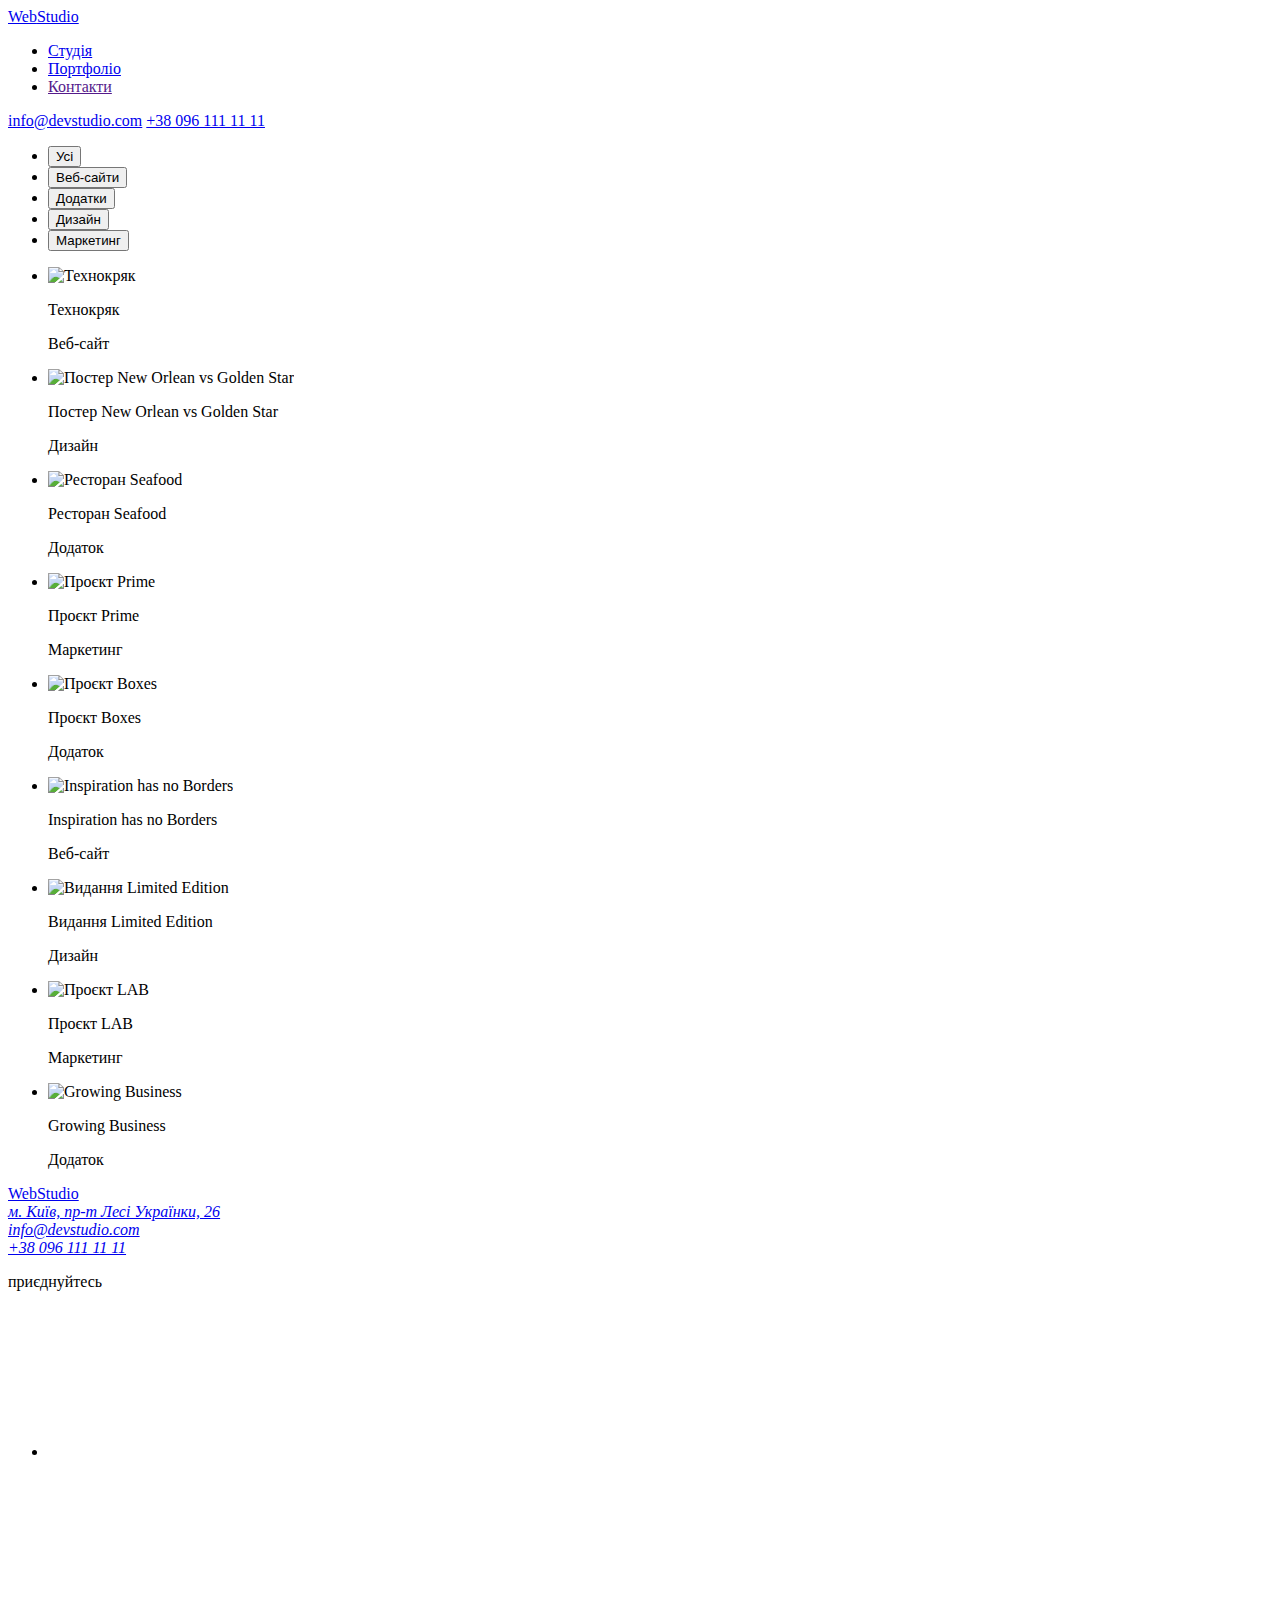
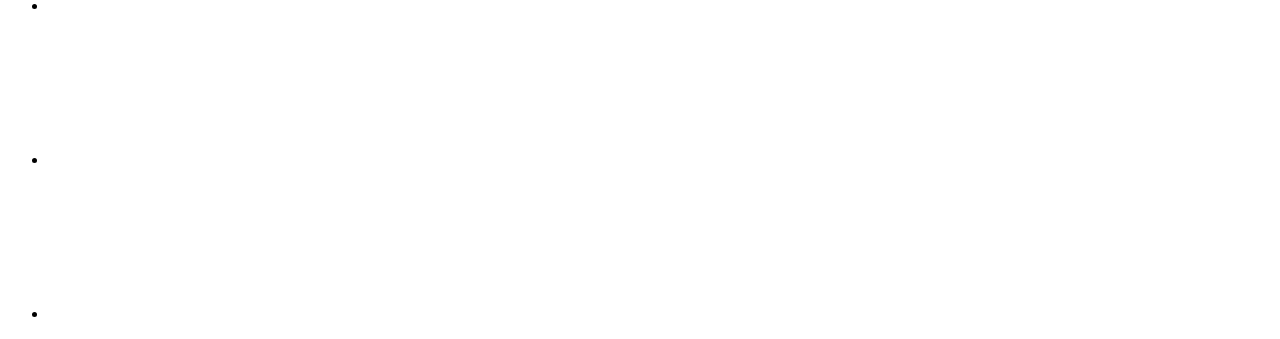
==== portfolio.html @ 9cd1ac70 "Update portfolio.html" ====
<!DOCTYPE html>
<html lang="uk">
<head>
    <meta charset="UTF-8">
    <meta http-equiv="X-UA-Compatible" content="IE=edge">
    <meta name="viewport" content="width=device-width, initial-scale=1.0">
    <title>WebStudio</title>

    <link rel="preconnect" href="https://fonts.googleapis.com">
    <link rel="preconnect" href="https://fonts.gstatic.com" crossorigin>
    <link href="https://fonts.googleapis.com/css2?family=Raleway:wght@700&family=Roboto:wght@400;500;700;900&display=swap" rel="stylesheet">

    <link rel="stylesheet" href="./css/styles.css">
</head>
<body>
    <header class="page-header">
        <div class="page-header-container container">
            <nav class="menu">
                <a href="index.html" class="logo link"><span>Web</span>Studio</a>
                <ul class="menu-list list">
                    <li class="menu-item"><a href="./index.html" class="link">Студія</a></li>
                    <li class="menu-item active"><a href="./portfolio.html" class="link">Портфоліо</a></li>
                    <li class="menu-item"><a href="" class="link">Контакти</a></li>
                </ul>
            </nav>

            <div class="header-contacts">
                <a class="email-header link" href="mailto:info@devstudio.com">info@devstudio.com</a>
                <a class="phone-header link" href="tel:+380961111111">+38 096 111 11 11</a>
            </div>
        </div>
    </header>

    <main>
        <div class="container">
            <section class="portfolio-filter">
                <ul class="list portfolio-filter-list">
                    <li class="list-item"><button type="button" class="btn active">Усі</button></li>
                    <li class="list-item"><button type="button" class="btn">Веб-сайти</button></li>
                    <li class="list-item"><button type="button" class="btn">Додатки</button></li>
                    <li class="list-item"><button type="button" class="btn">Дизайн</button></li>
                    <li class="list-item"><button type="button" class="btn">Маркетинг</button></li>
                </ul>
    
                <ul class="list portfolio-works">
                    <li class="list-item">
                        <img src="./images/portfolio/img-portfolio-1.jpg" width="370" height="294" alt="Технокряк">
                        <div class="description">
                            <p class="work-title">Технокряк</p>
                            <p class="work-description">Веб-сайт</p>
                        </div>
                    </li>
                    <li class="list-item">
                        <img src="./images/portfolio/img-portfolio-2.jpg" width="370" height="294" alt="Постер New Orlean vs Golden Star">
                        <div class="description">
                            <p class="work-title">Постер New Orlean vs Golden Star</p>
                            <p class="work-description">Дизайн</p>
                        </div>
                    </li>
                    <li class="list-item">
                        <img src="./images/portfolio/img-portfolio-3.jpg" width="370" height="294" alt="Ресторан Seafood">
                        <div class="description">
                            <p class="work-title">Ресторан Seafood</p>
                            <p class="work-description">Додаток</p>
                        </div>
                    </li>
                    <li class="list-item">
                        <img src="./images/portfolio/img-portfolio-4.jpg" width="370" height="294" alt="Проєкт Prime">
                        <div class="description">
                            <p class="work-title">Проєкт Prime</p>
                            <p class="work-description">Маркетинг</p>
                        </div>
                    </li>
                    <li class="list-item">
                        <img src="./images/portfolio/img-portfolio-5.jpg" width="370" height="294" alt="Проєкт Boxes">
                        <div class="description">
                            <p class="work-title">Проєкт Boxes</p>
                            <p class="work-description">Додаток</p>
                        </div>
                    </li>
                    <li class="list-item">
                        <img src="./images/portfolio/img-portfolio-6.jpg" width="370" height="294" alt="Inspiration has no Borders">
                        <div class="description">
                            <p class="work-title">Inspiration has no Borders</p>
                            <p class="work-description">Веб-сайт</p>
                        </div>
                    </li>
                    <li class="list-item">
                        <img src="./images/portfolio/img-portfolio-7.jpg" width="370" height="294" alt="Видання Limited Edition">
                        <div class="description">
                            <p class="work-title">Видання Limited Edition</p>
                            <p class="work-description">Дизайн</p>
                        </div>
                    </li>
                    <li class="list-item">
                        <img src="./images/portfolio/img-portfolio-8.jpg" width="370" height="294" alt="Проєкт LAB">
                        <div class="description">
                            <p class="work-title">Проєкт LAB</p>
                            <p class="work-description">Маркетинг</p>
                        </div>
                    </li>
                    <li class="list-item">
                        <img src="./images/portfolio/img-portfolio-9.jpg" width="370" height="294" alt="Growing Business">
                        <div class="description">
                            <p class="work-title">Growing Business</p>
                            <p class="work-description">Додаток</p>
                        </div>
                    </li>
                </ul>
            </section>
        </div>
    </main>

    <footer class="page-footer">
        <div class="page-footer-container container">
            <div>
                <a href="index.html" class="logo logo-footer link"><span>Web</span>Studio</a>
                <address>
                    <a class="location link" href="https://goo.gl/maps/9Kb8LhqhDLUC4mhZ8" target="_blank">м. Київ, пр-т Лесі Українки, 26</a><br>
                    <a class='email-footer link' href="mailto:info@devstudio.com">info@devstudio.com</a><br>
                    <a class='phone-footer link' href="tel:+380961111111">+38 096 111 11 11</a>
                </address>
            </div>
            <div>
                <p class="p-join-footer">приєднуйтесь</p>
                <ul class="social-list-footer list">
                    <li class="social-list-footer-item link">
                        <svg lang='en' aria-label="instagram" class="social-list-icon">
                            <use href="./images/icons.svg#icon-instagram-2"></use>
                        </svg>
                    </li>
                    <li class="social-list-footer-item link">
                        <svg lang='en' aria-label="twitter" class="social-list-icon">
                            <use href="./images/icons.svg#icon-twitter-1"></use>
                        </svg>
                    </li>
                    <li class="social-list-footer-item link">
                        <svg lang='en' aria-label="facebook" class="social-list-icon">
                            <use href="./images/icons.svg#icon-facebook-1"></use>
                        </svg>
                    </li>
                    <li class="social-list-footer-item link">
                        <svg lang='en' aria-label="linkedin" class="social-list-icon">
                            <use href="./images/icons.svg#icon-linkedin-1"></use>
                        </svg>
                    </li>
                </ul>
            </div>
        </div>
    </footer>
</body>
</html>
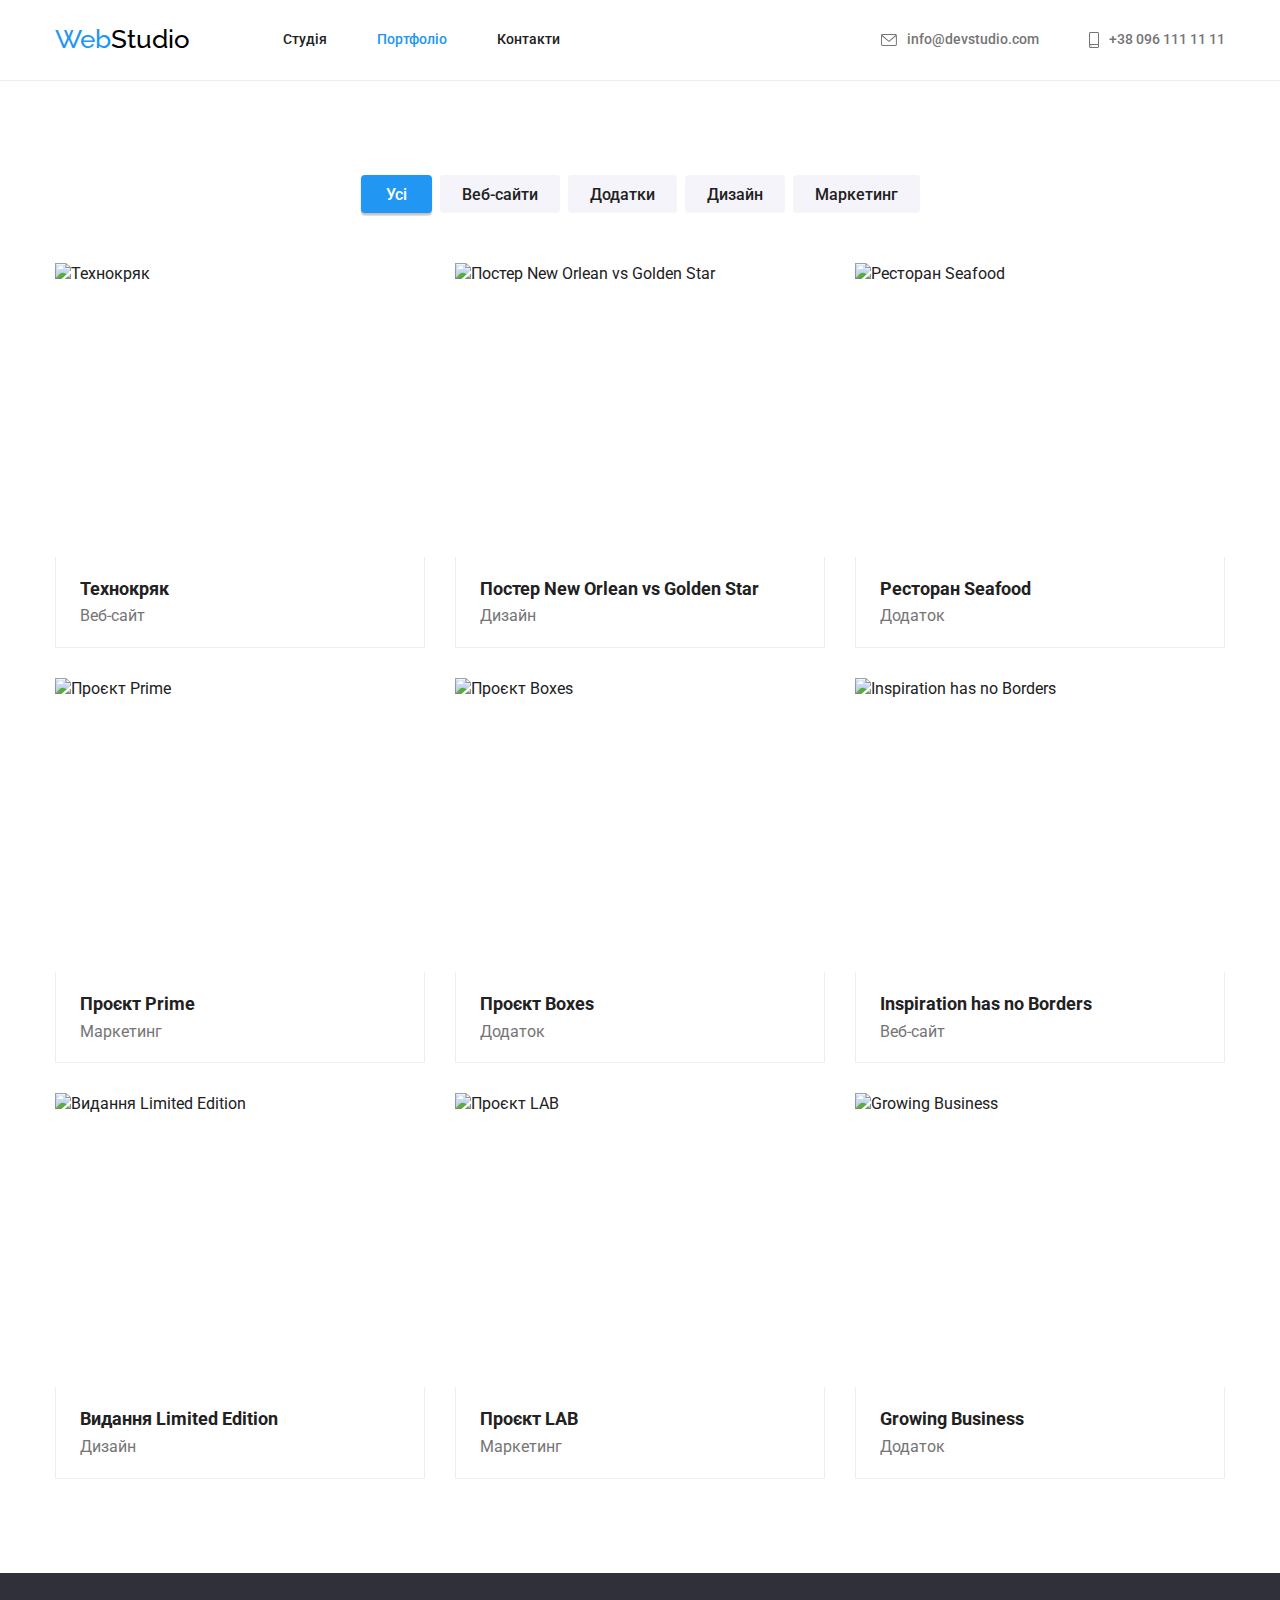
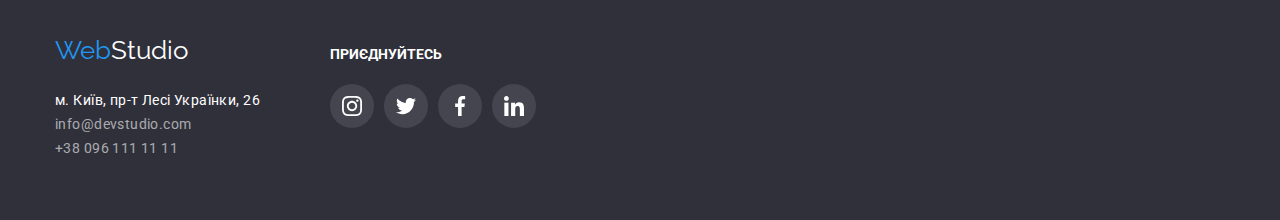
==== commit b9d48bbe: "Update portfolio.html" ====
--- a/portfolio.html
+++ b/portfolio.html
@@ -25,8 +25,22 @@
             </nav>
 
             <div class="header-contacts">
-                <a class="email-header link" href="mailto:info@devstudio.com">info@devstudio.com</a>
-                <a class="phone-header link" href="tel:+380961111111">+38 096 111 11 11</a>
+                <div>
+                    <a class="email-header link contacts-header-link" href="mailto:info@devstudio.com">
+                        <svg aria-label="Електронна пошта" width="16px" height="12px" class="contacts-img-header">
+                            <use href="./images/icons.svg#icon-envelope"></use>
+                        </svg>   
+                        <p>info@devstudio.com</p>
+                    </a>
+                </div>
+                <div>
+                    <a class="phone-header link contacts-header-link" href="tel:+380961111111">
+                        <svg aria-label="Телефон" width="10px" height="16px" class="contacts-img-header">
+                            <use href="./images/icons.svg#icon-smartphone"></use>
+                        </svg> 
+                        <p>+38 096 111 11 11</p>
+                    </a>                    
+                </div>
             </div>
         </div>
     </header>
--- a/css/styles.css
+++ b/css/styles.css
@@ -0,0 +1,569 @@
+:root {
+    --primary-font: 'Roboto', sans-serif;
+    --secondary-font: 'Raleway', sans-serif;
+    --main-color: #2196F3;
+    --text-main-color: #212121;
+    --text-secondary-color: #757575;
+}
+
+/* ---------reset---------- */
+h1, h2, h3, h4, h5, h6, p {
+    margin-top: 0;
+    margin-bottom: 0;
+}
+
+ul, ol {
+    margin-top: 0;
+    margin-bottom: 0;
+    padding-left: 0;
+}
+
+button {
+    cursor: pointer;
+}
+
+img {
+    display: block;
+}
+
+.list {
+    list-style: none;
+    font-family: var(--primary-font);
+}
+
+.link {
+    text-decoration: none;
+    font-family: var(--primary-font);
+    cursor: pointer;
+}
+
+/* ---------reset---------- */
+
+body {
+    font-family: 'Roboto', sans-serif;
+    color: var(--text-main-color);
+    line-height: 1.36;
+    max-width: 1600px;
+    margin: 0 auto;
+    padding: 0 auto;
+}
+
+.btn {
+    border: none;
+    background-color: var(--main-color);
+    font-family: inherit;
+    border-radius: 4px;
+    color: #ffffff;
+    cursor: pointer;
+}
+
+.container {
+    width: 1170px;
+    margin-left: auto;
+    margin-right: auto;
+    padding-left: 15px;
+    padding-right: 15px;
+}
+
+h2.title {
+    font-size: 36px;
+}
+
+/* -------header--------- */
+.logo {
+    font-family: 'Raleway', sans-serif;
+    font-size: 26px;
+    color: #000000;
+}
+
+.logo span {
+    color: var(--main-color);
+}
+
+.page-header {
+    font-size: 14px;
+    font-weight: 500;
+
+    border-bottom: 1px solid #ECECEC;
+}
+
+.menu-item .link {
+    color: var(--text-main-color);
+}
+
+.menu-item .link:hover,
+.menu-item .link:focus {
+    color: var(--main-color);
+}
+
+.email-header, .phone-header {
+    color: var(--text-secondary-color);
+}
+
+.email-header:hover,
+.email-header:focus,
+.phone-header:hover,
+.phone-header:focus {
+    color: var(--main-color);
+}
+
+.contacts-header-link {
+    display: flex;
+    align-items: center;
+    gap: 10px;
+}
+
+.contacts-img-header {
+    fill: var(--text-secondary-color);
+}
+
+.email-header:hover .contacts-img-header,
+.email-header:focus .contacts-img-header,
+.phone-header:hover .contacts-img-header,
+.phone-header:focus .contacts-img-header {
+    fill: var(--main-color);
+}
+
+.page-header-container {
+    height: 80px;
+    display: flex;
+    justify-content: space-between;
+    align-items: center;
+}
+
+.menu {
+    display: flex;
+    justify-content: space-between;
+    align-items: center;
+}
+
+.menu .logo {
+    margin-right: 93px;
+}
+
+.menu-list {
+    display: flex;
+    gap: 50px;
+}
+
+.header-contacts {
+    display: flex;
+    gap: 50px;
+}
+
+.active .link {
+    color: var(--main-color);
+}
+
+.email-header::before {
+    display: inline-block;
+    content: '';
+    background-image: url('../images/icons.svg#icon-envelope');
+    width: 16px;
+    height: 12px;
+    margin-right: 10px;
+}
+
+/* -------footer---------- */
+
+.page-footer {
+    padding-top: 60px;
+    padding-bottom: 60px;
+    background: #2F303A;
+}
+
+.logo-footer {
+    color: #ffffff;
+    margin-bottom: 20px;
+}
+
+.page-footer address {
+    margin-top: 20px;
+}
+
+.logo-footer span {
+    color: var(--main-color);
+}
+
+.location {
+    font-style: normal;
+    font-weight: 400;
+    font-size: 14px;
+    line-height: 24px;
+    letter-spacing: 0.03em;
+    color: #FFFFFF;
+}
+
+.email-footer,
+.phone-footer {
+    font-style: normal;
+    font-weight: 400;
+    font-size: 14px;
+    line-height: 24px;
+    letter-spacing: 0.03em;
+    color: rgba(255, 255, 255, 0.6);
+}
+
+.location:focus,
+.location:hover,
+.email-footer:hover,
+.email-footer:focus,
+.phone-footer:hover,
+.phone-footer:focus {
+    color: var(--main-color);
+}
+
+.page-footer-container {
+    display: flex;
+    align-items: baseline;
+    gap: 70px;
+}
+
+.p-join-footer {
+    text-transform: uppercase;
+    font-size: 14px;
+    font-weight: 700;
+    color: #ffffff;
+    margin-bottom: 20px;
+}
+
+.social-list-footer {
+    display: flex;
+    gap: 10px;
+}
+
+.social-list-footer-item {
+    background: rgba(255, 255, 255, 0.1);
+    width: 44px;
+    height: 44px;
+    border-radius: 50%;
+}
+
+.social-list-footer-item .social-list-icon {
+    fill: #ffffff;
+}
+
+.social-list-footer-item:hover,
+.social-list-footer-item:focus {
+    background: var(--main-color);
+}
+
+
+/* ------STUDIO-------- */
+/* -------hero--------- */
+
+.hero {
+    background-color: #C4C4C4;
+    background-image: linear-gradient(rgba(47, 48, 58, 0.4), rgba(47, 48, 58, 0.4)), url(../images/hero-bg.jpg);
+    background-size: cover;
+    height: 600px;
+    display: flex;
+    flex-direction: column;
+    justify-content: center;
+    align-items: center;
+}
+
+.hero .title {
+    color: #FFFFFF;
+    text-align: center;
+    font-size: 44px;
+    font-weight: 900;
+    height: 120px;
+    line-height: 60px;
+    margin-bottom: 30px;
+    text-transform: uppercase;
+}
+
+.btn-order {
+    width: 216px;
+    height: 50px;
+    font-size: 16px;
+    font-weight: 500;
+}
+
+.btn-order:hover,
+.btn-order:focus {
+    box-shadow: 0px 4px 4px 0px #00000026;
+}
+
+/* --------after hero section--------- */
+
+.after-hero {
+    padding-top: 94px;
+    padding-bottom: 94px;
+}
+
+.p-title {
+    font-weight: 700;
+    font-size: 14px;
+    text-transform: uppercase;
+    color: var(--text-main-color);
+    margin-bottom: 10px;
+}
+
+.p-description {
+    font-weight: 400;
+    font-size: 14px;
+    line-height: 1.7;
+    letter-spacing: 0.03em;
+    color: var(--text-secondary-color)
+}
+
+.after-hero-list .list-item {
+    width: 270px;
+}
+
+.after-hero-list {
+    display: flex;
+    justify-content: space-between;
+}
+
+.after-hero-box {
+    background-color: #f5f4fa;
+    width: 270px;
+    height: 120px;
+    margin-bottom: 30px;
+    border-radius: 4px;
+}
+
+.after-hero-box-picture {
+    width: 70px;
+    height: 70px;
+    margin: 20px 100px;
+}
+
+/* ------what we doing section-------- */
+
+.what-we-doing {
+    padding-bottom: 94px;
+}
+
+.what-we-doing .title {
+    text-align: center;
+    color: var(--text-main-color);
+    margin-bottom: 50px;
+}
+
+.what-we-doing-list {
+    display: flex;
+    gap: 30px;
+    justify-content: space-between;
+}
+
+.what-we-doing img {
+    width: 370px;
+    height: 294px;
+}
+
+/* -----our team---------- */
+
+.our-team {
+    background: #F5F4FA;
+    padding-top: 94px;
+    padding-bottom: 94px;
+}
+
+.our-team .title {
+    text-align: center;
+    color: var(--text-main-color);
+    margin-bottom: 50px;
+}
+
+.our-team-list .list-item {
+    width: 270px;
+    background: #FFFFFF;
+    box-shadow: 0px 1px 3px rgba(0, 0, 0, 0.12), 0px 1px 1px rgba(0, 0, 0, 0.14), 0px 2px 1px rgba(0, 0, 0, 0.2);
+    border-radius: 0px 0px 4px 4px;
+}
+
+.our-team-list {
+    display: flex;
+    justify-content: space-between;
+}
+
+.employer-name {
+    font-weight: 500;
+    font-size: 16px;
+    text-align: center;
+    letter-spacing: 0.03em;
+    color: var(--text-main-color);
+    margin-top: 30px;
+    margin-bottom: 10px;
+}
+
+.employer-description {
+    font-weight: 400;
+    font-size: 16px;
+    text-align: center;
+    letter-spacing: 0.03em;
+    color: var(--text-secondary-color);
+}
+
+.social-list {
+    display: flex;
+    justify-content: center;
+    margin-top: 16px;
+    margin-bottom: 32px;
+    gap: 10px;
+}
+
+.social-list-item {
+    width: 44px;
+    height: 44px;
+    border-radius: 50%;
+    
+}
+
+.social-list-item:hover,
+.social-list-item:focus {
+    background-color: var(--main-color);
+}
+
+.social-list-icon {
+    width: 20px;
+    height: 20px;
+    margin: 12px;
+    fill: #afb1b8;
+}
+
+.social-list-item:hover .social-list-icon,
+.social-list-item:focus .social-list-icon {
+    fill: #ffffff;
+}
+
+/* ---------clients---------- */
+
+.clients {
+    padding-top: 94px;
+    padding-bottom: 94px;
+
+}
+
+.clients .title {
+    text-align: center;
+    color: var(--text-main-color);
+    margin-bottom: 50px;
+}
+
+.clients-list {
+    display: flex;
+    justify-content: space-between;
+    gap: 30px;
+}
+
+.clients-list-item {
+    width: 170px;
+    border: 1px solid #AFB1B8;
+    border-radius: 4px;
+}
+
+.client-list-icon {
+    width: 106px;
+    height: 60px;
+    fill: #AFB1B8;
+    margin: 16px 32px;
+}
+
+.clients-list-item:hover,
+.clients-list-item:focus {
+    border-color: var(--main-color);
+}
+
+.clients-list-item:hover .client-list-icon,
+.clients-list-item:focus .client-list-icon {
+    fill: var(--main-color);
+}
+
+
+/* ---------PORTFOLIO----------- */
+
+.portfolio-filter {
+    padding: 94px 0;
+}
+
+.portfolio-filter-list {
+    margin-bottom: 50px;
+}
+
+.portfolio-filter-list .btn {
+    height: 38px;
+    background: #F5F4FA;
+    font-weight: 500;
+    font-size: 16px;
+    text-align: center;
+    color: var(--text-main-color);
+    padding-left: 22px;
+    padding-right: 22px;
+}
+
+.portfolio-filter-list .active {
+    font-weight: 500;
+    font-size: 16px;
+    text-align: center;
+    color: #FFFFFF;
+    padding-left: 25px;
+    padding-right: 25px;
+
+    height: 38px;
+    background: var(--main-color);
+
+    box-shadow: 0px 3px 1px rgba(0, 0, 0, 0.1), 0px 1px 2px rgba(0, 0, 0, 0.08), 0px 2px 2px rgba(0, 0, 0, 0.12);
+}
+
+.portfolio-filter-list .btn:hover,
+.portfolio-filter-list .btn:focus {
+    font-weight: 500;
+    font-size: 16px;
+    text-align: center;
+    color: #FFFFFF;
+
+    height: 38px;
+    background: var(--main-color);
+
+    box-shadow: 0px 3px 1px rgba(0, 0, 0, 0.1), 0px 1px 2px rgba(0, 0, 0, 0.08), 0px 2px 2px rgba(0, 0, 0, 0.12);
+}
+
+.portfolio-filter-list {
+    display: flex;
+    justify-content: center;
+    gap: 8px;
+}
+
+.work-title {
+    font-weight: 700;
+    font-size: 18px;
+    color: var(--text-main-color);
+    margin-bottom: 4px;
+    margin-left: 24px;
+}
+
+.work-description {
+    font-weight: 400;
+    font-size: 16px;
+    color: var(--text-secondary-color);
+    margin-bottom: 20px;
+    margin-left: 24px;
+}
+
+.portfolio-works .list-item {
+    width: 370px;
+}
+
+.portfolio-works .list-item:hover {
+    box-shadow: 0px 1px 1px rgba(0, 0, 0, 0.12), 0px 4px 4px rgba(0, 0, 0, 0.06), 1px 4px 6px rgba(0, 0, 0, 0.16);
+    cursor: pointer;
+}
+
+.portfolio-works {
+    display: flex;
+    justify-content: space-between;
+    flex-wrap: wrap;
+    gap: 30px;
+}
+
+.portfolio-works .description {
+    padding-top: 20px;
+    border-left: 1px solid #EEEEEE;
+    border-right: 1px solid #EEEEEE;
+    border-bottom: 1px solid #EEEEEE;
+}
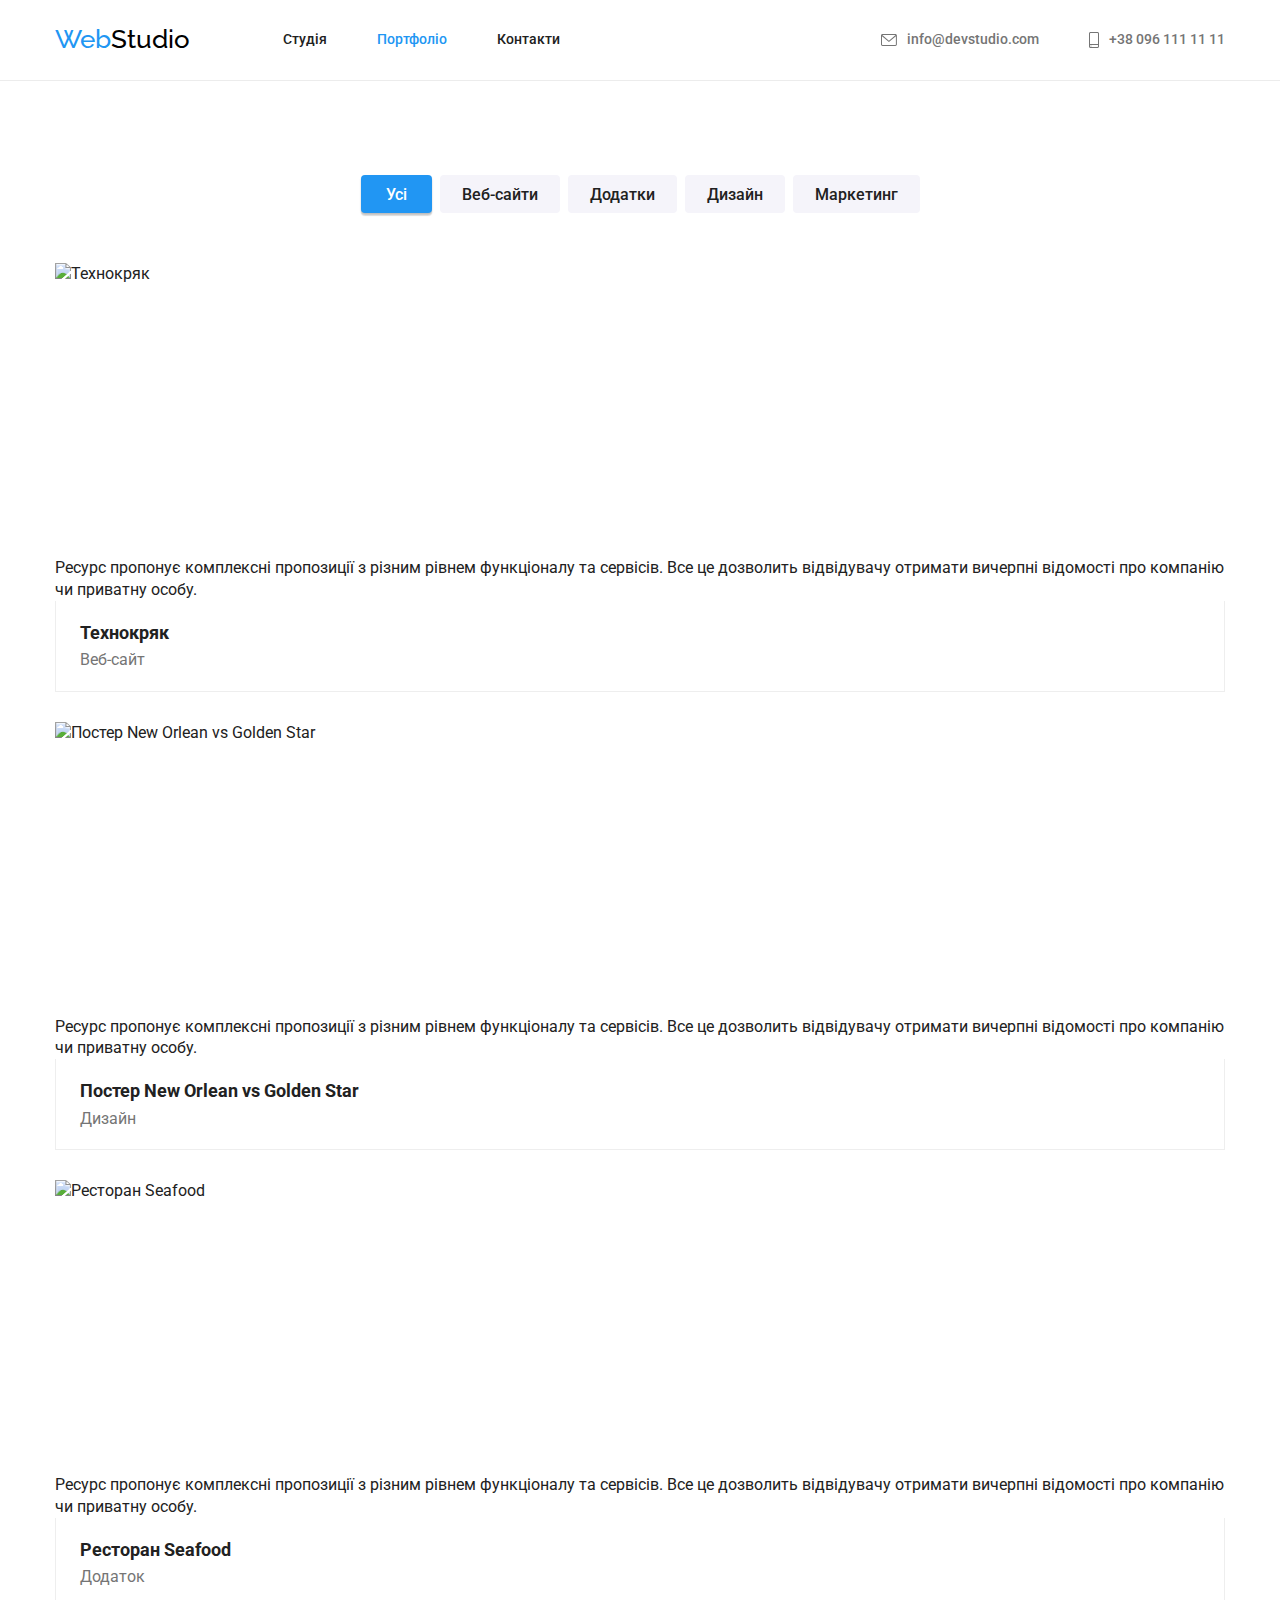
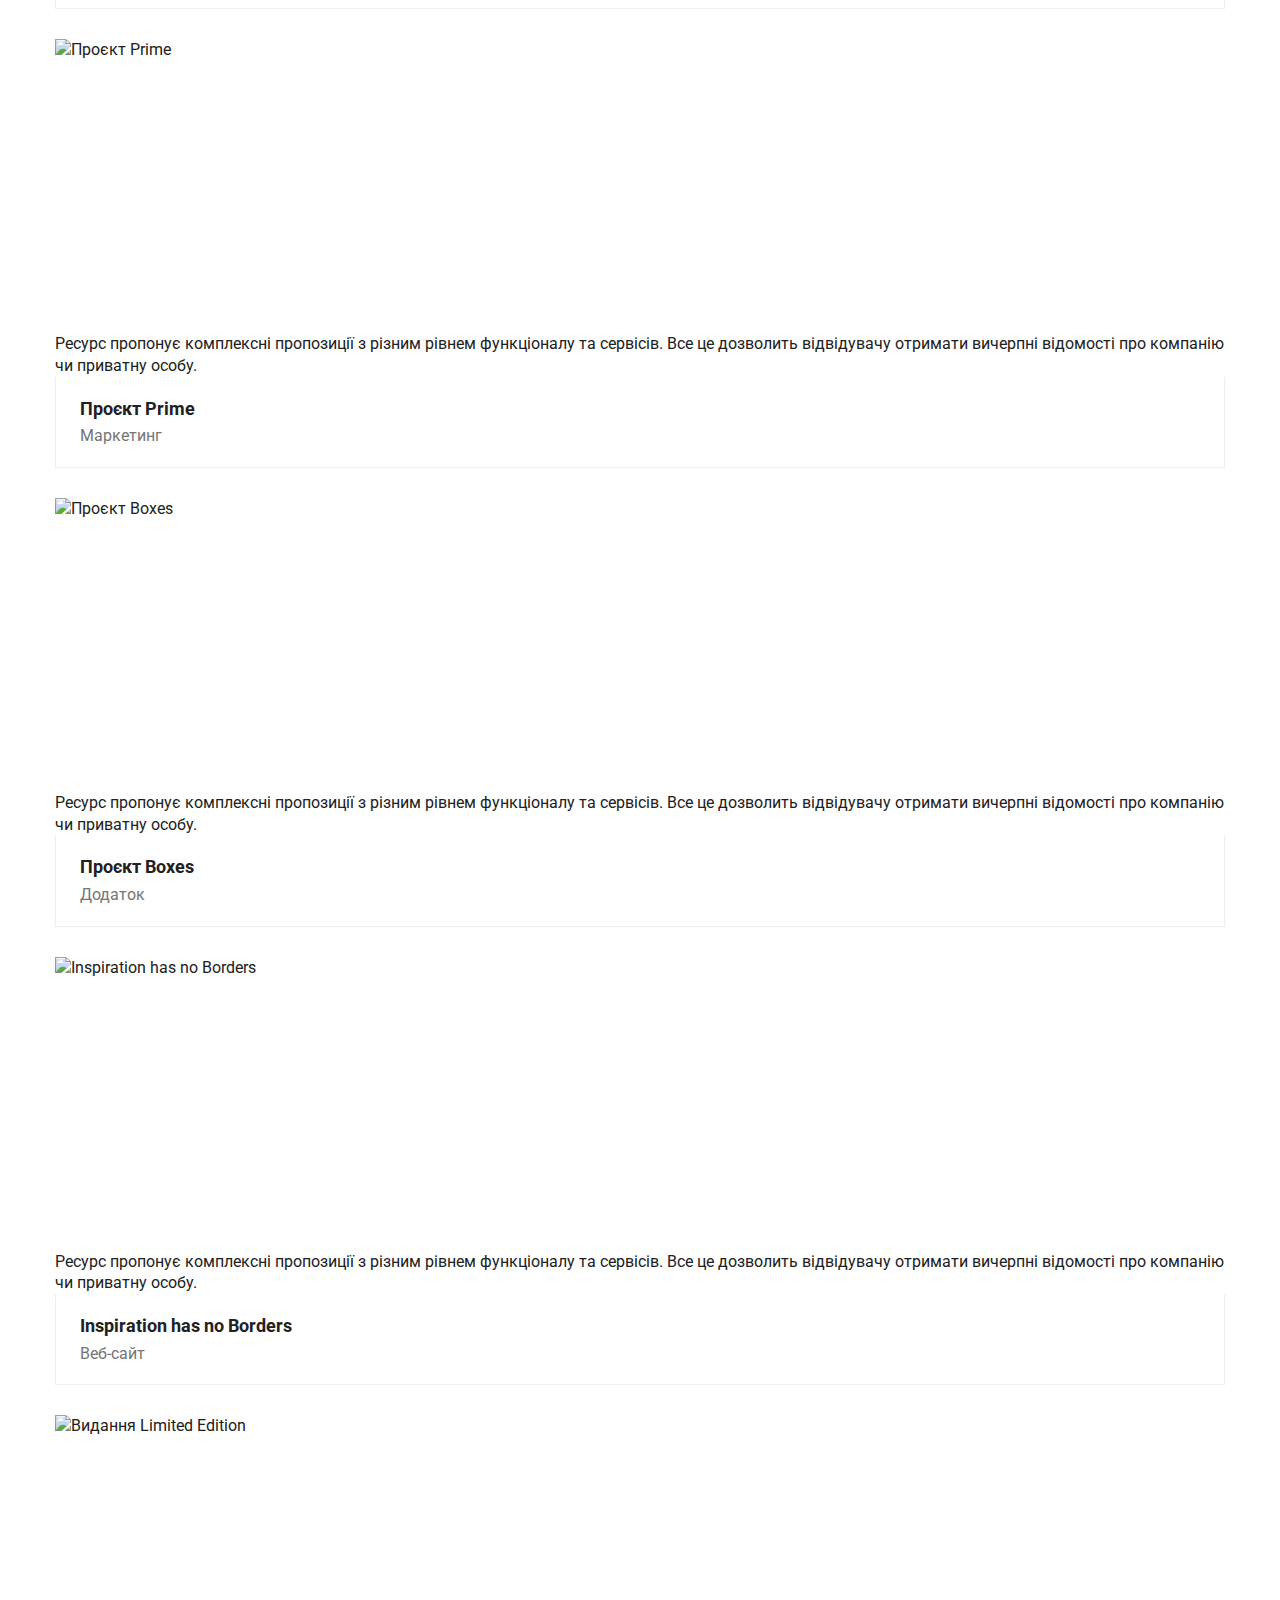
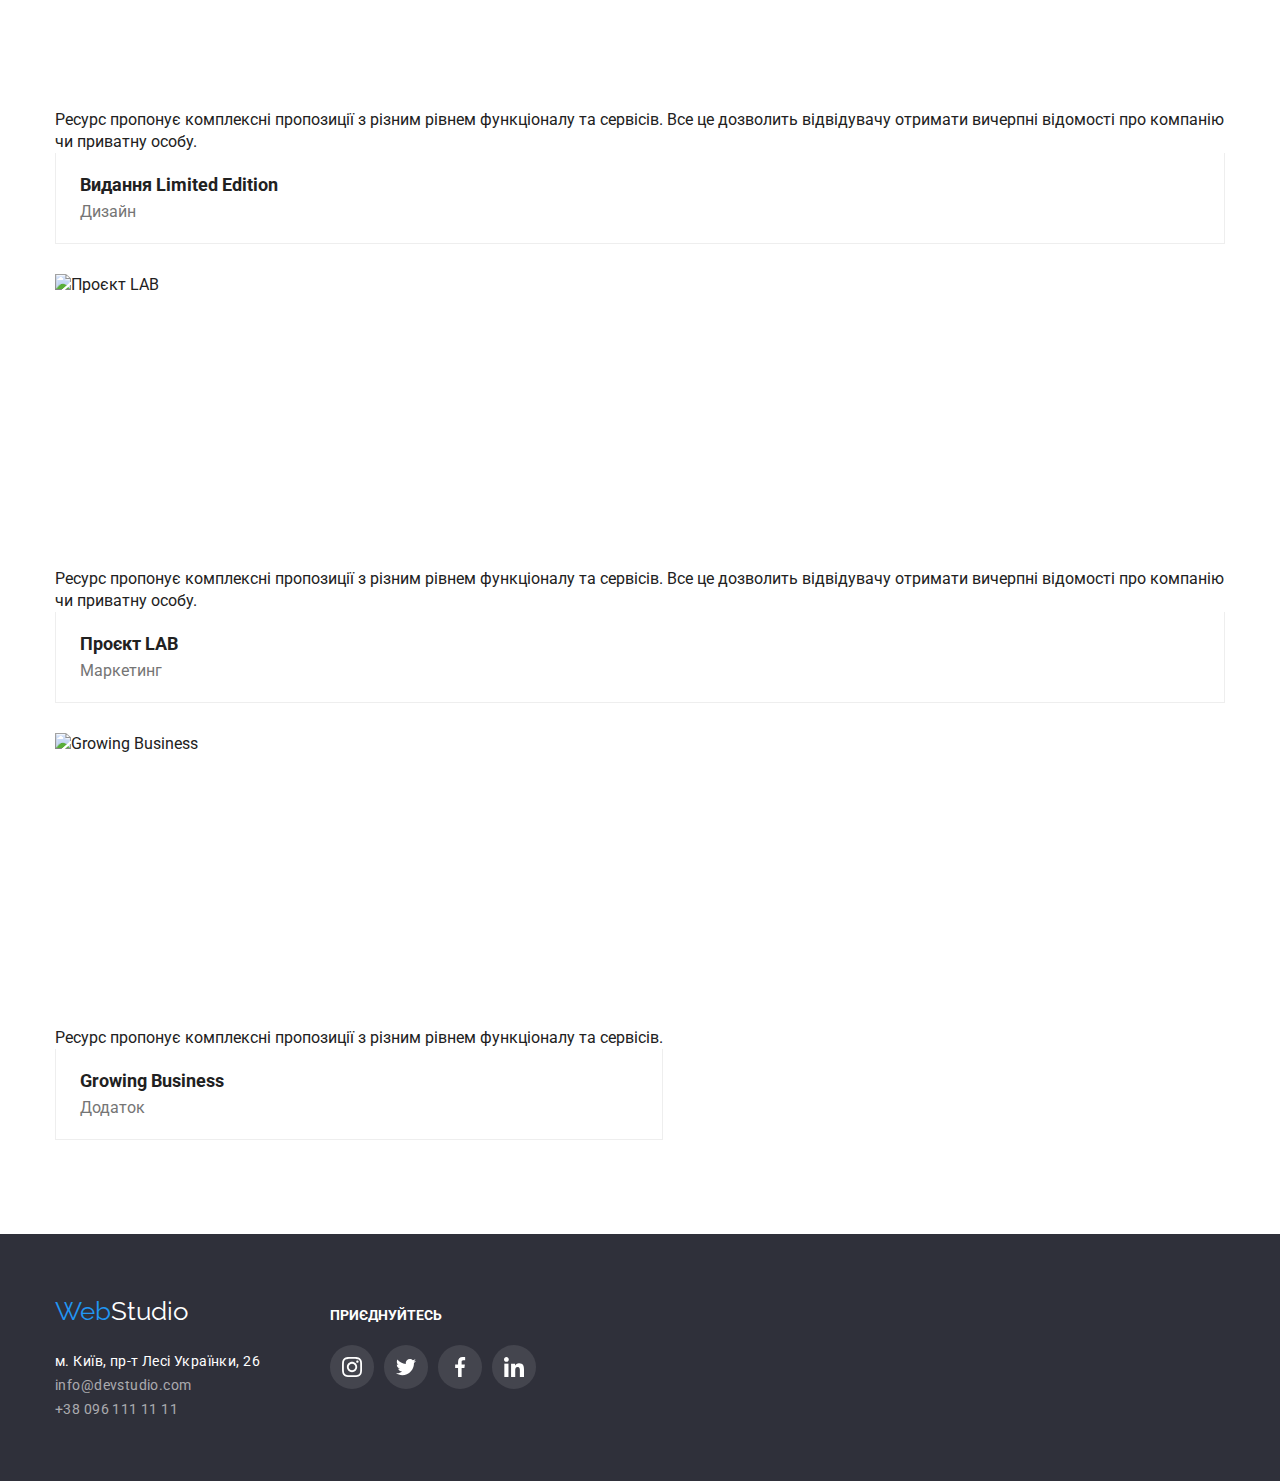
==== commit 093bedbe: "Update portfolio.html" ====
--- a/portfolio.html
+++ b/portfolio.html
@@ -18,9 +18,9 @@
             <nav class="menu">
                 <a href="index.html" class="logo link"><span>Web</span>Studio</a>
                 <ul class="menu-list list">
-                    <li class="menu-item"><a href="./index.html" class="link">Студія</a></li>
-                    <li class="menu-item active"><a href="./portfolio.html" class="link">Портфоліо</a></li>
-                    <li class="menu-item"><a href="" class="link">Контакти</a></li>
+                    <li class="menu-item"><a href="./index.html" class="menu-item-link link">Студія</a></li>
+                    <li class="menu-item active"><a href="./portfolio.html" class="menu-item-link link">Портфоліо</a></li>
+                    <li class="menu-item"><a href="" class="menu-item-link link">Контакти</a></li>
                 </ul>
             </nav>
 
@@ -49,72 +49,99 @@
         <div class="container">
             <section class="portfolio-filter">
                 <ul class="list portfolio-filter-list">
-                    <li class="list-item"><button type="button" class="btn active">Усі</button></li>
-                    <li class="list-item"><button type="button" class="btn">Веб-сайти</button></li>
-                    <li class="list-item"><button type="button" class="btn">Додатки</button></li>
-                    <li class="list-item"><button type="button" class="btn">Дизайн</button></li>
-                    <li class="list-item"><button type="button" class="btn">Маркетинг</button></li>
+                    <li class="list-item"><button type="button" class="portfolio-filter-list-btn btn active">Усі</button></li>
+                    <li class="list-item"><button type="button" class="portfolio-filter-list-btn btn">Веб-сайти</button></li>
+                    <li class="list-item"><button type="button" class="portfolio-filter-list-btn btn">Додатки</button></li>
+                    <li class="list-item"><button type="button" class="portfolio-filter-list-btn btn">Дизайн</button></li>
+                    <li class="list-item"><button type="button" class="portfolio-filter-list-btn btn">Маркетинг</button></li>
                 </ul>
     
                 <ul class="list portfolio-works">
-                    <li class="list-item">
-                        <img src="./images/portfolio/img-portfolio-1.jpg" width="370" height="294" alt="Технокряк">
+                    <li class="portfolio-works-list-item">
+                        <div class="portfolio-work-img-wrapper">
+                            <img src="./images/portfolio/img-portfolio-1.jpg" width="370" height="294" alt="Технокряк">
+                            <p class="overlay">Ресурс пропонує комплексні пропозиції з різним рівнем функціоналу та сервісів. Все це дозволить відвідувачу отримати вичерпні відомості про компанію чи приватну особу.</p>
+                        </div>
                         <div class="description">
                             <p class="work-title">Технокряк</p>
                             <p class="work-description">Веб-сайт</p>
                         </div>
                     </li>
-                    <li class="list-item">
-                        <img src="./images/portfolio/img-portfolio-2.jpg" width="370" height="294" alt="Постер New Orlean vs Golden Star">
+                    <li class="portfolio-works-list-item">
+                        <div class="portfolio-work-img-wrapper">
+                            <img src="./images/portfolio/img-portfolio-2.jpg" width="370" height="294" alt="Постер New Orlean vs Golden Star">
+                            <p class="overlay">Ресурс пропонує комплексні пропозиції з різним рівнем функціоналу та сервісів. Все це дозволить відвідувачу отримати вичерпні відомості про компанію чи приватну особу.</p>
+                        </div>
                         <div class="description">
                             <p class="work-title">Постер New Orlean vs Golden Star</p>
                             <p class="work-description">Дизайн</p>
                         </div>
                     </li>
-                    <li class="list-item">
-                        <img src="./images/portfolio/img-portfolio-3.jpg" width="370" height="294" alt="Ресторан Seafood">
+                    <li class="portfolio-works-list-item">
+                        <div class="portfolio-work-img-wrapper">
+                            <img src="./images/portfolio/img-portfolio-3.jpg" width="370" height="294" alt="Ресторан Seafood">
+                            <p class="overlay">Ресурс пропонує комплексні пропозиції з різним рівнем функціоналу та сервісів. Все це дозволить відвідувачу отримати вичерпні відомості про компанію чи приватну особу.</p>
+                        </div>
                         <div class="description">
                             <p class="work-title">Ресторан Seafood</p>
                             <p class="work-description">Додаток</p>
                         </div>
                     </li>
-                    <li class="list-item">
-                        <img src="./images/portfolio/img-portfolio-4.jpg" width="370" height="294" alt="Проєкт Prime">
+                    <li class="portfolio-works-list-item">
+                        <div class="portfolio-work-img-wrapper">
+                            <img src="./images/portfolio/img-portfolio-4.jpg" width="370" height="294" alt="Проєкт Prime">
+                            <p class="overlay">Ресурс пропонує комплексні пропозиції з різним рівнем функціоналу та сервісів. Все це дозволить відвідувачу отримати вичерпні відомості про компанію чи приватну особу.</p>
+                        </div>
                         <div class="description">
                             <p class="work-title">Проєкт Prime</p>
                             <p class="work-description">Маркетинг</p>
                         </div>
                     </li>
-                    <li class="list-item">
-                        <img src="./images/portfolio/img-portfolio-5.jpg" width="370" height="294" alt="Проєкт Boxes">
+                    <li class="portfolio-works-list-item">
+                        <div class="portfolio-work-img-wrapper">
+                            <img src="./images/portfolio/img-portfolio-5.jpg" width="370" height="294" alt="Проєкт Boxes">
+                            <p class="overlay">Ресурс пропонує комплексні пропозиції з різним рівнем функціоналу та сервісів. Все це дозволить відвідувачу отримати вичерпні відомості про компанію чи приватну особу.</p>
+                        </div>
                         <div class="description">
                             <p class="work-title">Проєкт Boxes</p>
                             <p class="work-description">Додаток</p>
                         </div>
                     </li>
-                    <li class="list-item">
-                        <img src="./images/portfolio/img-portfolio-6.jpg" width="370" height="294" alt="Inspiration has no Borders">
+                    <li class="portfolio-works-list-item">
+                        <div class="portfolio-work-img-wrapper">
+                            <img src="./images/portfolio/img-portfolio-6.jpg" width="370" height="294" alt="Inspiration has no Borders">
+                            <p class="overlay">Ресурс пропонує комплексні пропозиції з різним рівнем функціоналу та сервісів. Все це дозволить відвідувачу отримати вичерпні відомості про компанію чи приватну особу.</p>
+                        </div>
                         <div class="description">
                             <p class="work-title">Inspiration has no Borders</p>
                             <p class="work-description">Веб-сайт</p>
                         </div>
                     </li>
-                    <li class="list-item">
+                    <li class="portfolio-works-list-item">
+                        <div class="portfolio-work-img-wrapper">
                         <img src="./images/portfolio/img-portfolio-7.jpg" width="370" height="294" alt="Видання Limited Edition">
+                            <p class="overlay">Ресурс пропонує комплексні пропозиції з різним рівнем функціоналу та сервісів. Все це дозволить відвідувачу отримати вичерпні відомості про компанію чи приватну особу.</p>
+                        </div>
                         <div class="description">
                             <p class="work-title">Видання Limited Edition</p>
                             <p class="work-description">Дизайн</p>
                         </div>
                     </li>
-                    <li class="list-item">
-                        <img src="./images/portfolio/img-portfolio-8.jpg" width="370" height="294" alt="Проєкт LAB">
+                    <li class="portfolio-works-list-item">
+                        <div class="portfolio-work-img-wrapper">
+                            <img src="./images/portfolio/img-portfolio-8.jpg" width="370" height="294" alt="Проєкт LAB">
+                            <p class="overlay">Ресурс пропонує комплексні пропозиції з різним рівнем функціоналу та сервісів. Все це дозволить відвідувачу отримати вичерпні відомості про компанію чи приватну особу.</p>
+                        </div>
                         <div class="description">
                             <p class="work-title">Проєкт LAB</p>
                             <p class="work-description">Маркетинг</p>
                         </div>
                     </li>
-                    <li class="list-item">
-                        <img src="./images/portfolio/img-portfolio-9.jpg" width="370" height="294" alt="Growing Business">
+                    <li class="portfolio-works-list-item">
+                        <div class="portfolio-work-img-wrapper">
+                            <img src="./images/portfolio/img-portfolio-9.jpg" width="370" height="294" alt="Growing Business">
+                            <p class="overlay">Ресурс пропонує комплексні пропозиції з різним рівнем функціоналу та сервісів.</p>
+                        </div>
                         <div class="description">
                             <p class="work-title">Growing Business</p>
                             <p class="work-description">Додаток</p>
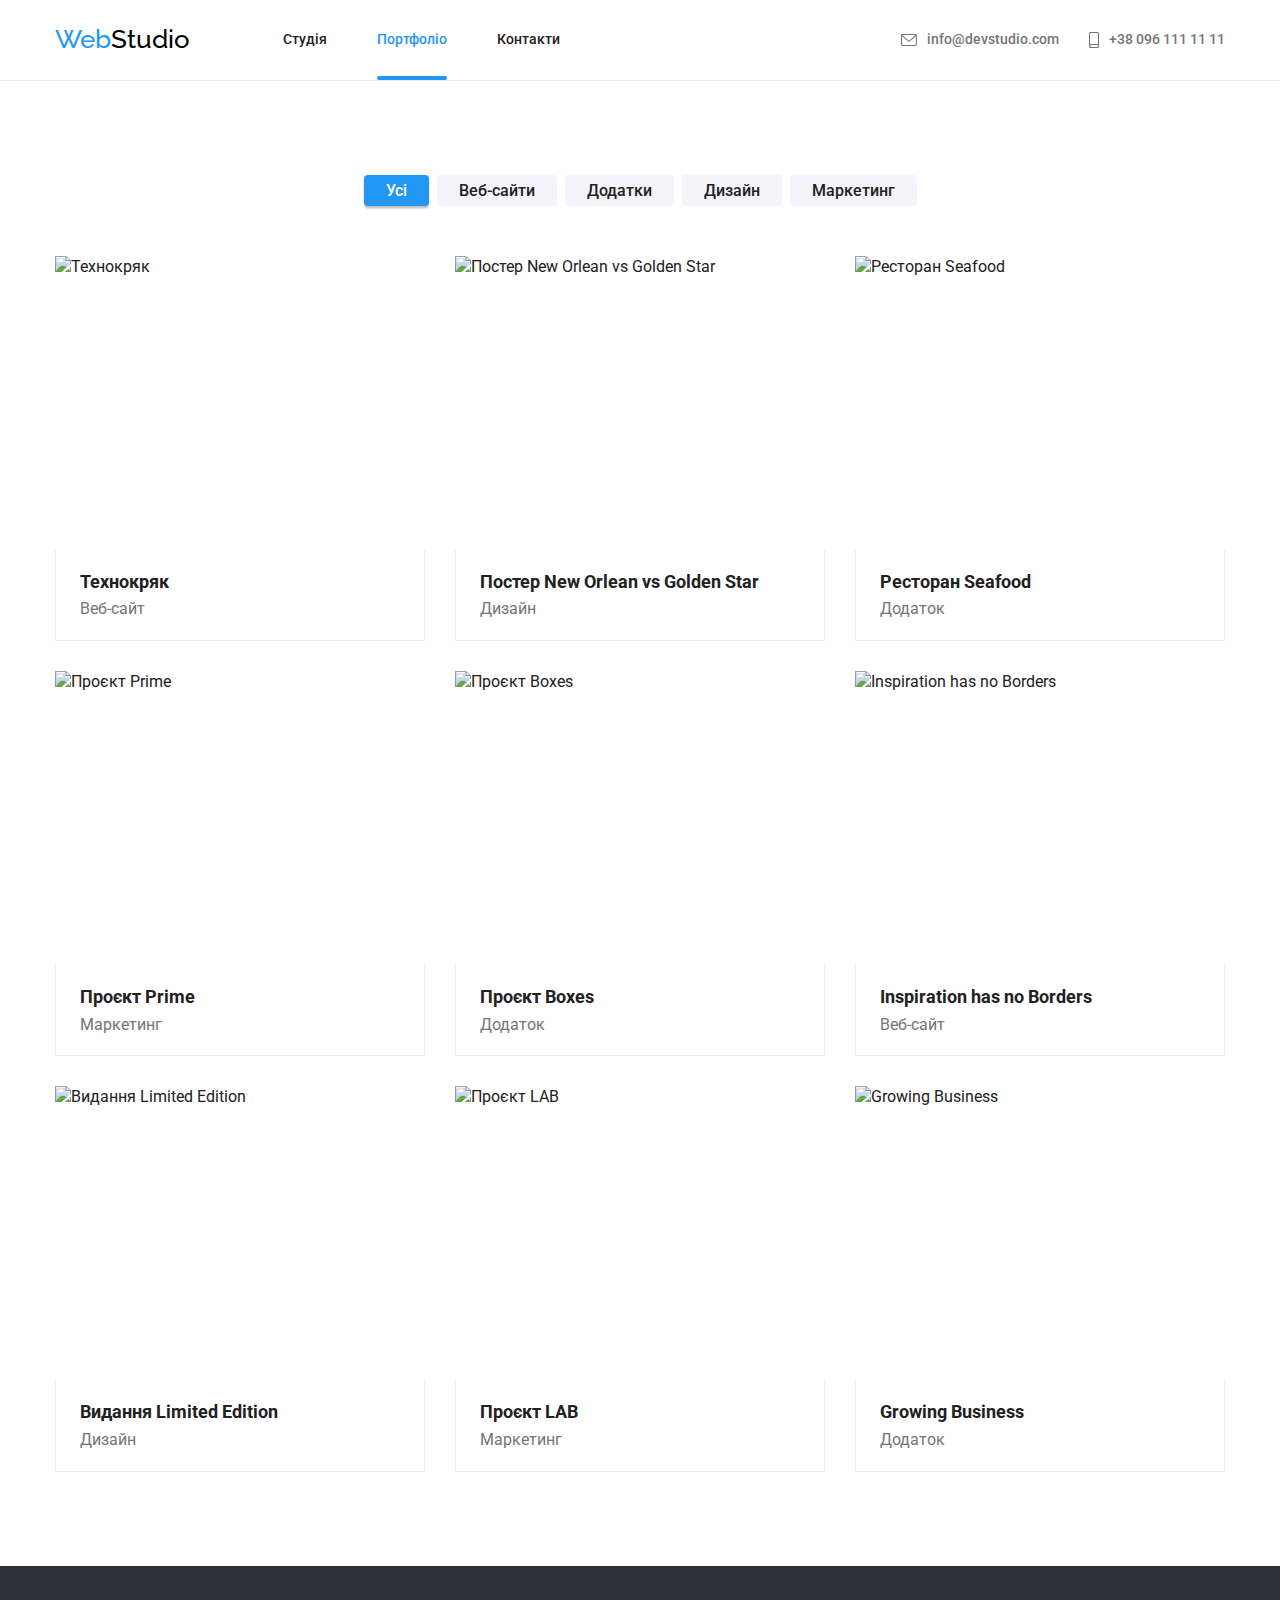
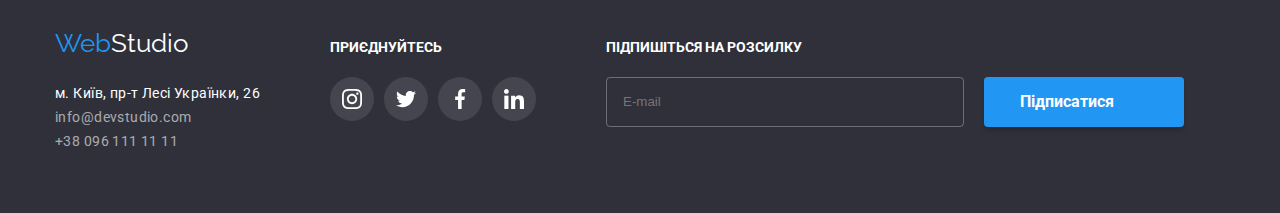
==== commit 903288e2: "Add files via upload" ====
--- a/portfolio.html
+++ b/portfolio.html
@@ -1,193 +1,205 @@
-<!DOCTYPE html>
-<html lang="uk">
-<head>
-    <meta charset="UTF-8">
-    <meta http-equiv="X-UA-Compatible" content="IE=edge">
-    <meta name="viewport" content="width=device-width, initial-scale=1.0">
-    <title>WebStudio</title>
-
-    <link rel="preconnect" href="https://fonts.googleapis.com">
-    <link rel="preconnect" href="https://fonts.gstatic.com" crossorigin>
-    <link href="https://fonts.googleapis.com/css2?family=Raleway:wght@700&family=Roboto:wght@400;500;700;900&display=swap" rel="stylesheet">
-
-    <link rel="stylesheet" href="./css/styles.css">
-</head>
-<body>
-    <header class="page-header">
-        <div class="page-header-container container">
-            <nav class="menu">
-                <a href="index.html" class="logo link"><span>Web</span>Studio</a>
-                <ul class="menu-list list">
-                    <li class="menu-item"><a href="./index.html" class="menu-item-link link">Студія</a></li>
-                    <li class="menu-item active"><a href="./portfolio.html" class="menu-item-link link">Портфоліо</a></li>
-                    <li class="menu-item"><a href="" class="menu-item-link link">Контакти</a></li>
-                </ul>
-            </nav>
-
-            <div class="header-contacts">
-                <div>
-                    <a class="email-header link contacts-header-link" href="mailto:info@devstudio.com">
-                        <svg aria-label="Електронна пошта" width="16px" height="12px" class="contacts-img-header">
-                            <use href="./images/icons.svg#icon-envelope"></use>
-                        </svg>   
-                        <p>info@devstudio.com</p>
-                    </a>
-                </div>
-                <div>
-                    <a class="phone-header link contacts-header-link" href="tel:+380961111111">
-                        <svg aria-label="Телефон" width="10px" height="16px" class="contacts-img-header">
-                            <use href="./images/icons.svg#icon-smartphone"></use>
-                        </svg> 
-                        <p>+38 096 111 11 11</p>
-                    </a>                    
-                </div>
-            </div>
-        </div>
-    </header>
-
-    <main>
-        <div class="container">
-            <section class="portfolio-filter">
-                <ul class="list portfolio-filter-list">
-                    <li class="list-item"><button type="button" class="portfolio-filter-list-btn btn active">Усі</button></li>
-                    <li class="list-item"><button type="button" class="portfolio-filter-list-btn btn">Веб-сайти</button></li>
-                    <li class="list-item"><button type="button" class="portfolio-filter-list-btn btn">Додатки</button></li>
-                    <li class="list-item"><button type="button" class="portfolio-filter-list-btn btn">Дизайн</button></li>
-                    <li class="list-item"><button type="button" class="portfolio-filter-list-btn btn">Маркетинг</button></li>
-                </ul>
-    
-                <ul class="list portfolio-works">
-                    <li class="portfolio-works-list-item">
-                        <div class="portfolio-work-img-wrapper">
-                            <img src="./images/portfolio/img-portfolio-1.jpg" width="370" height="294" alt="Технокряк">
-                            <p class="overlay">Ресурс пропонує комплексні пропозиції з різним рівнем функціоналу та сервісів. Все це дозволить відвідувачу отримати вичерпні відомості про компанію чи приватну особу.</p>
-                        </div>
-                        <div class="description">
-                            <p class="work-title">Технокряк</p>
-                            <p class="work-description">Веб-сайт</p>
-                        </div>
-                    </li>
-                    <li class="portfolio-works-list-item">
-                        <div class="portfolio-work-img-wrapper">
-                            <img src="./images/portfolio/img-portfolio-2.jpg" width="370" height="294" alt="Постер New Orlean vs Golden Star">
-                            <p class="overlay">Ресурс пропонує комплексні пропозиції з різним рівнем функціоналу та сервісів. Все це дозволить відвідувачу отримати вичерпні відомості про компанію чи приватну особу.</p>
-                        </div>
-                        <div class="description">
-                            <p class="work-title">Постер New Orlean vs Golden Star</p>
-                            <p class="work-description">Дизайн</p>
-                        </div>
-                    </li>
-                    <li class="portfolio-works-list-item">
-                        <div class="portfolio-work-img-wrapper">
-                            <img src="./images/portfolio/img-portfolio-3.jpg" width="370" height="294" alt="Ресторан Seafood">
-                            <p class="overlay">Ресурс пропонує комплексні пропозиції з різним рівнем функціоналу та сервісів. Все це дозволить відвідувачу отримати вичерпні відомості про компанію чи приватну особу.</p>
-                        </div>
-                        <div class="description">
-                            <p class="work-title">Ресторан Seafood</p>
-                            <p class="work-description">Додаток</p>
-                        </div>
-                    </li>
-                    <li class="portfolio-works-list-item">
-                        <div class="portfolio-work-img-wrapper">
-                            <img src="./images/portfolio/img-portfolio-4.jpg" width="370" height="294" alt="Проєкт Prime">
-                            <p class="overlay">Ресурс пропонує комплексні пропозиції з різним рівнем функціоналу та сервісів. Все це дозволить відвідувачу отримати вичерпні відомості про компанію чи приватну особу.</p>
-                        </div>
-                        <div class="description">
-                            <p class="work-title">Проєкт Prime</p>
-                            <p class="work-description">Маркетинг</p>
-                        </div>
-                    </li>
-                    <li class="portfolio-works-list-item">
-                        <div class="portfolio-work-img-wrapper">
-                            <img src="./images/portfolio/img-portfolio-5.jpg" width="370" height="294" alt="Проєкт Boxes">
-                            <p class="overlay">Ресурс пропонує комплексні пропозиції з різним рівнем функціоналу та сервісів. Все це дозволить відвідувачу отримати вичерпні відомості про компанію чи приватну особу.</p>
-                        </div>
-                        <div class="description">
-                            <p class="work-title">Проєкт Boxes</p>
-                            <p class="work-description">Додаток</p>
-                        </div>
-                    </li>
-                    <li class="portfolio-works-list-item">
-                        <div class="portfolio-work-img-wrapper">
-                            <img src="./images/portfolio/img-portfolio-6.jpg" width="370" height="294" alt="Inspiration has no Borders">
-                            <p class="overlay">Ресурс пропонує комплексні пропозиції з різним рівнем функціоналу та сервісів. Все це дозволить відвідувачу отримати вичерпні відомості про компанію чи приватну особу.</p>
-                        </div>
-                        <div class="description">
-                            <p class="work-title">Inspiration has no Borders</p>
-                            <p class="work-description">Веб-сайт</p>
-                        </div>
-                    </li>
-                    <li class="portfolio-works-list-item">
-                        <div class="portfolio-work-img-wrapper">
-                        <img src="./images/portfolio/img-portfolio-7.jpg" width="370" height="294" alt="Видання Limited Edition">
-                            <p class="overlay">Ресурс пропонує комплексні пропозиції з різним рівнем функціоналу та сервісів. Все це дозволить відвідувачу отримати вичерпні відомості про компанію чи приватну особу.</p>
-                        </div>
-                        <div class="description">
-                            <p class="work-title">Видання Limited Edition</p>
-                            <p class="work-description">Дизайн</p>
-                        </div>
-                    </li>
-                    <li class="portfolio-works-list-item">
-                        <div class="portfolio-work-img-wrapper">
-                            <img src="./images/portfolio/img-portfolio-8.jpg" width="370" height="294" alt="Проєкт LAB">
-                            <p class="overlay">Ресурс пропонує комплексні пропозиції з різним рівнем функціоналу та сервісів. Все це дозволить відвідувачу отримати вичерпні відомості про компанію чи приватну особу.</p>
-                        </div>
-                        <div class="description">
-                            <p class="work-title">Проєкт LAB</p>
-                            <p class="work-description">Маркетинг</p>
-                        </div>
-                    </li>
-                    <li class="portfolio-works-list-item">
-                        <div class="portfolio-work-img-wrapper">
-                            <img src="./images/portfolio/img-portfolio-9.jpg" width="370" height="294" alt="Growing Business">
-                            <p class="overlay">Ресурс пропонує комплексні пропозиції з різним рівнем функціоналу та сервісів.</p>
-                        </div>
-                        <div class="description">
-                            <p class="work-title">Growing Business</p>
-                            <p class="work-description">Додаток</p>
-                        </div>
-                    </li>
-                </ul>
-            </section>
-        </div>
-    </main>
-
-    <footer class="page-footer">
-        <div class="page-footer-container container">
-            <div>
-                <a href="index.html" class="logo logo-footer link"><span>Web</span>Studio</a>
-                <address>
-                    <a class="location link" href="https://goo.gl/maps/9Kb8LhqhDLUC4mhZ8" target="_blank">м. Київ, пр-т Лесі Українки, 26</a><br>
-                    <a class='email-footer link' href="mailto:info@devstudio.com">info@devstudio.com</a><br>
-                    <a class='phone-footer link' href="tel:+380961111111">+38 096 111 11 11</a>
-                </address>
-            </div>
-            <div>
-                <p class="p-join-footer">приєднуйтесь</p>
-                <ul class="social-list-footer list">
-                    <li class="social-list-footer-item link">
-                        <svg lang='en' aria-label="instagram" class="social-list-icon">
-                            <use href="./images/icons.svg#icon-instagram-2"></use>
-                        </svg>
-                    </li>
-                    <li class="social-list-footer-item link">
-                        <svg lang='en' aria-label="twitter" class="social-list-icon">
-                            <use href="./images/icons.svg#icon-twitter-1"></use>
-                        </svg>
-                    </li>
-                    <li class="social-list-footer-item link">
-                        <svg lang='en' aria-label="facebook" class="social-list-icon">
-                            <use href="./images/icons.svg#icon-facebook-1"></use>
-                        </svg>
-                    </li>
-                    <li class="social-list-footer-item link">
-                        <svg lang='en' aria-label="linkedin" class="social-list-icon">
-                            <use href="./images/icons.svg#icon-linkedin-1"></use>
-                        </svg>
-                    </li>
-                </ul>
-            </div>
-        </div>
-    </footer>
-</body>
-</html>
+<!DOCTYPE html>
+<html lang="uk">
+<head>
+    <meta charset="UTF-8">
+    <meta http-equiv="X-UA-Compatible" content="IE=edge">
+    <meta name="viewport" content="width=device-width, initial-scale=1.0">
+    <title>WebStudio</title>
+
+    <link rel="preconnect" href="https://fonts.googleapis.com">
+    <link rel="preconnect" href="https://fonts.gstatic.com" crossorigin>
+    <link href="https://fonts.googleapis.com/css2?family=Raleway:wght@700&family=Roboto:wght@400;500;700;900&display=swap" rel="stylesheet">
+
+    <link rel="stylesheet" href="./css/main.min.css">
+</head>
+<body>
+    <header class="page-header">
+        <div class="page-header__container container">
+            <nav class="menu">
+                <a href="index.html" class="logo link logo__header"><span>Web</span>Studio</a>
+                <ul class="menu__list list">
+                    <li class="menu__item"><a href="./index.html" class="menu__link link">Студія</a></li>
+                    <li class="menu__item active"><a href="./portfolio.html" class="menu__link link">Портфоліо</a></li>
+                    <li class="menu__item"><a href="" class="menu__link link">Контакти</a></li>
+                </ul>
+            </nav>
+
+            <div class="header-contacts">
+                <div>
+                    <a class="email-header link contacts-header-link" href="mailto:info@devstudio.com">
+                        <svg aria-label="Електронна пошта" width="16px" height="12px" class="contacts-img-header">
+                            <use href="./images/icons.svg#icon-envelope"></use>
+                        </svg>   
+                        <p>info@devstudio.com</p>
+                    </a>
+                </div>
+                <div>
+                    <a class="phone-header link contacts-header-link" href="tel:+380961111111">
+                        <svg aria-label="Телефон" width="10px" height="16px" class="contacts-img-header">
+                            <use href="./images/icons.svg#icon-smartphone"></use>
+                        </svg> 
+                        <p>+38 096 111 11 11</p>
+                    </a>                    
+                </div>
+            </div>
+        </div>
+    </header>
+
+    <main>
+        <div class="container">
+            <section class="portfolio-filter">
+                <ul class="list portfolio-filter__list">
+                    <li class="list-item"><button type="button" class="portfolio-filter__btn btn active">Усі</button></li>
+                    <li class="list-item"><button type="button" class="portfolio-filter__btn btn">Веб-сайти</button></li>
+                    <li class="list-item"><button type="button" class="portfolio-filter__btn btn">Додатки</button></li>
+                    <li class="list-item"><button type="button" class="portfolio-filter__btn btn">Дизайн</button></li>
+                    <li class="list-item"><button type="button" class="portfolio-filter__btn btn">Маркетинг</button></li>
+                </ul>
+    
+                <ul class="list portfolio-works">
+                    <li class="portfolio-works__list-item work">
+                        <div class="work__img-wrapper">
+                            <img src="./images/portfolio/img-portfolio-1.jpg" width="370" height="294" alt="Технокряк">
+                            <p class="overlay">Ресурс пропонує комплексні пропозиції з різним рівнем функціоналу та сервісів. Все це дозволить відвідувачу отримати вичерпні відомості про компанію чи приватну особу.</p>
+                        </div>
+                        <div class="description">
+                            <p class="work__title">Технокряк</p>
+                            <p class="work__description">Веб-сайт</p>
+                        </div>
+                    </li>
+                    <li class="portfolio-works__list-item work">
+                        <div class="work__img-wrapper">
+                            <img src="./images/portfolio/img-portfolio-2.jpg" width="370" height="294" alt="Постер New Orlean vs Golden Star">
+                            <p class="overlay">Ресурс пропонує комплексні пропозиції з різним рівнем функціоналу та сервісів. Все це дозволить відвідувачу отримати вичерпні відомості про компанію чи приватну особу.</p>
+                        </div>
+                        <div class="description">
+                            <p class="work__title">Постер New Orlean vs Golden Star</p>
+                            <p class="work__description">Дизайн</p>
+                        </div>
+                    </li>
+                    <li class="portfolio-works__list-item work">
+                        <div class="work__img-wrapper">
+                            <img src="./images/portfolio/img-portfolio-3.jpg" width="370" height="294" alt="Ресторан Seafood">
+                            <p class="overlay">Ресурс пропонує комплексні пропозиції з різним рівнем функціоналу та сервісів. Все це дозволить відвідувачу отримати вичерпні відомості про компанію чи приватну особу.</p>
+                        </div>
+                        <div class="description">
+                            <p class="work__title">Ресторан Seafood</p>
+                            <p class="work__description">Додаток</p>
+                        </div>
+                    </li>
+                    <li class="portfolio-works__list-item work">
+                        <div class="work__img-wrapper">
+                            <img src="./images/portfolio/img-portfolio-4.jpg" width="370" height="294" alt="Проєкт Prime">
+                            <p class="overlay">Ресурс пропонує комплексні пропозиції з різним рівнем функціоналу та сервісів. Все це дозволить відвідувачу отримати вичерпні відомості про компанію чи приватну особу.</p>
+                        </div>
+                        <div class="description">
+                            <p class="work__title">Проєкт Prime</p>
+                            <p class="work__description">Маркетинг</p>
+                        </div>
+                    </li>
+                    <li class="portfolio-works__list-item work">
+                        <div class="work__img-wrapper">
+                            <img src="./images/portfolio/img-portfolio-5.jpg" width="370" height="294" alt="Проєкт Boxes">
+                            <p class="overlay">Ресурс пропонує комплексні пропозиції з різним рівнем функціоналу та сервісів. Все це дозволить відвідувачу отримати вичерпні відомості про компанію чи приватну особу.</p>
+                        </div>
+                        <div class="description">
+                            <p class="work__title">Проєкт Boxes</p>
+                            <p class="work__description">Додаток</p>
+                        </div>
+                    </li>
+                    <li class="portfolio-works__list-item work">
+                        <div class="work__img-wrapper">
+                            <img src="./images/portfolio/img-portfolio-6.jpg" width="370" height="294" alt="Inspiration has no Borders">
+                            <p class="overlay">Ресурс пропонує комплексні пропозиції з різним рівнем функціоналу та сервісів. Все це дозволить відвідувачу отримати вичерпні відомості про компанію чи приватну особу.</p>
+                        </div>
+                        <div class="description">
+                            <p class="work__title">Inspiration has no Borders</p>
+                            <p class="work__description">Веб-сайт</p>
+                        </div>
+                    </li>
+                    <li class="portfolio-works__list-item work">
+                        <div class="work__img-wrapper">
+                        <img src="./images/portfolio/img-portfolio-7.jpg" width="370" height="294" alt="Видання Limited Edition">
+                            <p class="overlay">Ресурс пропонує комплексні пропозиції з різним рівнем функціоналу та сервісів. Все це дозволить відвідувачу отримати вичерпні відомості про компанію чи приватну особу.</p>
+                        </div>
+                        <div class="description">
+                            <p class="work__title">Видання Limited Edition</p>
+                            <p class="work__description">Дизайн</p>
+                        </div>
+                    </li>
+                    <li class="portfolio-works__list-item work">
+                        <div class="work__img-wrapper">
+                            <img src="./images/portfolio/img-portfolio-8.jpg" width="370" height="294" alt="Проєкт LAB">
+                            <p class="overlay">Ресурс пропонує комплексні пропозиції з різним рівнем функціоналу та сервісів. Все це дозволить відвідувачу отримати вичерпні відомості про компанію чи приватну особу.</p>
+                        </div>
+                        <div class="description">
+                            <p class="work__title">Проєкт LAB</p>
+                            <p class="work__description">Маркетинг</p>
+                        </div>
+                    </li>
+                    <li class="portfolio-works__list-item work">
+                        <div class="work__img-wrapper">
+                            <img src="./images/portfolio/img-portfolio-9.jpg" width="370" height="294" alt="Growing Business">
+                            <p class="overlay">Ресурс пропонує комплексні пропозиції з різним рівнем функціоналу та сервісів.</p>
+                        </div>
+                        <div class="description">
+                            <p class="work__title">Growing Business</p>
+                            <p class="work__description">Додаток</p>
+                        </div>
+                    </li>
+                </ul>
+            </section>
+        </div>
+    </main>
+
+    <footer class="page-footer">
+        <div class="page-footer__container container">
+            <div>
+                <a href="index.html" class="logo logo__footer link"><span>Web</span>Studio</a>
+                <address>
+                    <a class="page-footer__location link" href="https://goo.gl/maps/9Kb8LhqhDLUC4mhZ8" target="_blank">м. Київ, пр-т Лесі Українки, 26</a><br>
+                    <a class='page-footer__email link' href="mailto:info@devstudio.com">info@devstudio.com</a><br>
+                    <a class='page-footer__phone link' href="tel:+380961111111">+38 096 111 11 11</a>
+                </address>
+            </div>
+            <div class="join">
+                <p class="join__p">приєднуйтесь</p>
+                <ul class="social-list-footer list">
+                    <li class="social-list-footer__item link">
+                        <svg lang='en' aria-label="instagram" class="social-list__icon">
+                            <use href="./images/icons.svg#icon-instagram-2"></use>
+                        </svg>
+                    </li>
+                    <li class="social-list-footer__item link">
+                        <svg lang='en' aria-label="twitter" class="social-list__icon">
+                            <use href="./images/icons.svg#icon-twitter-1"></use>
+                        </svg>
+                    </li>
+                    <li class="social-list-footer__item link">
+                        <svg lang='en' aria-label="facebook" class="social-list__icon">
+                            <use href="./images/icons.svg#icon-facebook-1"></use>
+                        </svg>
+                    </li>
+                    <li class="social-list-footer__item link">
+                        <svg lang='en' aria-label="linkedin" class="social-list__icon">
+                            <use href="./images/icons.svg#icon-linkedin-1"></use>
+                        </svg>
+                    </li>
+                </ul>
+            </div>
+            <div class="subscribe">
+                <p class="subscribe__p">Підпишіться на розсилку</p>
+                <form class="subscribe__form">
+                    <input type="email" name="subscribe-email" class="subscribe__email-input" placeholder="E-mail" required>
+                    <button type="submit" class="subscribe__btn btn">
+                        Підписатися
+                        <svg class="subscribe__icon" width="24px" height="24px">
+                            <use href="./images/icons.svg#icon-send"></use>
+                        </svg>
+                    </button>
+                </form>
+            </div>
+        </div>
+    </footer>
+</body>
+</html>--- a/css/main.min.css
+++ b/css/main.min.css
@@ -0,0 +1 @@
+:root{--primary-font: "Roboto", sans-serif;--secondary-font: "Raleway", sans-serif;--main-color: #2196F3;--color-white: #ffffff;--text-main-color: #212121;--text-secondary-color: #757575;--transition-dur-and-func: 250ms cubic-bezier(0.4, 0, 0.2, 1)}h1,h2,h3,h4,h5,h6,p{margin-top:0;margin-bottom:0}ul,ol{margin-top:0;margin-bottom:0;padding-left:0}button{cursor:pointer}img{display:block}.list{list-style:none;font-family:var(--primary-font)}.link{text-decoration:none;font-family:var(--primary-font);cursor:pointer}*{box-sizing:border-box}body{font-family:"Roboto",sans-serif;color:var(--text-main-color);line-height:1.36;max-width:1600px;margin:0 auto;padding:0 auto}h2.title{font-size:36px;text-align:center;color:var(--text-main-color);margin-bottom:50px}:hover,:focus{transition:border var(--transition-dur-and-func)}.container{width:1200px;margin-left:auto;margin-right:auto;padding-left:15px;padding-right:15px}.logo{font-family:"Raleway",sans-serif;font-size:26px;color:#000}.logo span{color:var(--main-color)}.logo__header{margin-right:93px}.logo__footer{color:var(--color-white);margin-bottom:20px}.logo__footer span{color:var(--main-color)}.btn{border:none;background-color:var(--main-color);font-family:inherit;border-radius:4px;color:var(--color-white);cursor:pointer;padding:0}.social-list{display:flex;justify-content:center;gap:10px}.social-list__item{width:44px;height:44px;border-radius:50%;transition:background-color var(--transition-dur-and-func)}.social-list__item:hover,.social-list__item:focus{background-color:var(--main-color)}.social-list__icon{width:20px;height:20px;margin:12px;fill:#afb1b8;transition:fill var(--transition-dur-and-func)}.social-list__item:hover .social-list__icon,.social-list__item:focus .social-list__icon{fill:var(--color-white)}.btn-order{width:216px;height:50px;font-size:16px;font-weight:500;transition:box-shadow var(--transition-dur-and-func),background var(--transition-dur-and-func)}.btn-order:hover,.btn-order:focus{box-shadow:0px 4px 4px 0px rgba(0,0,0,.1490196078);background:#188ce8}.backdrop{position:fixed;width:100%;height:100%;top:0;left:0;background:rgba(0,0,0,.2);z-index:100;opacity:1;visibility:visible;pointer-events:auto;transition:opacity var(--transition-dur-and-func)}.backdrop.is-hidden{opacity:0;visibility:hidden;pointer-events:none}.modal{position:absolute;width:528px;height:581px;background:var(--color-white);box-shadow:0px 1px 3px rgba(0,0,0,.12),0px 1px 1px rgba(0,0,0,.14),0px 2px 1px rgba(0,0,0,.2);border-radius:4px;top:50%;left:50%;transform:translate(-50%, -50%);padding:40px}.modal-close-btn{position:absolute;width:30px;height:30px;border-radius:50%;top:8px;right:8px;display:flex;justify-content:center;align-items:center;background:var(--color-white);border:1px solid rgba(0,0,0,.1)}.modal-close-icon{transition:fill var(--transition-dur-and-func)}.modal-close-btn:focus .modal-close-icon,.modal-close-btn:hover .modal-close-icon{fill:var(--main-color)}.modal-form{display:flex;flex-direction:column}.modal-form__title{font-weight:700;font-size:20px;text-align:center;margin-bottom:12px}.modal-form__field{margin-bottom:10px}.modal-form__input{width:100%;height:40px;border:1px solid rgba(33,33,33,.2);border-radius:4px;padding-left:42px}.modal-form__message{resize:none;width:100%;height:120px;border:1px solid rgba(33,33,33,.2);border-radius:4px;padding:12px 16px}.modal-form__message:focus{outline:none;border-color:var(--main-color)}.modal-form__icon-check{fill:none;border:1px solid #212121;border-radius:2px;margin-right:7px}.modal-form__checkbox{position:absolute;appearance:none}.modal-form__input-wrapper{position:relative}.modal-form__icon{position:absolute;top:50%;left:15px;transform:translateY(-50%)}.modal-form__input:focus+.modal-form__icon{fill:var(--main-color)}.modal-form__checkbox:focus+.modal-form__icon-check{outline:2px solid var(--main-color)}.modal-form__checkbox:checked+.modal-form__icon-check{fill:var(--color-white);border:none;background:var(--main-color);outline:none}.modal-form__field-description{font-weight:400;font-size:12px;color:var(--text-secondary-color);margin-bottom:4px}.modal-form__field-check{margin-bottom:30px;display:flex;align-items:center;align-self:center}.modal-form__input:focus{outline:none;border-color:var(--main-color)}.modal-form-button{font-weight:700;font-size:16px;color:var(--color-white);align-self:center;padding:10px 52px;background:var(--main-color);box-shadow:0px 4px 4px rgba(0,0,0,.15);transition:background var(--transition-dur-and-func)}.modal-form-button:hover,.modal-form-button:focus{background:#188ce8}.email-header,.phone-header{color:var(--text-secondary-color);transition:color var(--transition-dur-and-func)}.email-header:hover,.email-header:focus,.phone-header:hover,.phone-header:focus{color:var(--main-color)}.contacts-header-link{display:flex;align-items:center;gap:10px}.contacts-img-header{fill:var(--text-secondary-color);transition:fill var(--transition-dur-and-func)}.email-header:hover .contacts-img-header,.email-header:focus .contacts-img-header,.phone-header:hover .contacts-img-header,.phone-header:focus .contacts-img-header{fill:var(--main-color)}.header-contacts{display:flex;gap:30px}.page-header{font-size:14px;font-weight:500;border-bottom:1px solid #ececec}.page-header__container{height:80px;display:flex;justify-content:space-between;align-items:center}.menu{display:flex;justify-content:space-between;align-items:center;height:100%}.menu__list{display:flex;gap:50px}.menu__link{color:var(--text-main-color);transition:color var(--transition-dur-and-func);position:relative;padding-top:32px;padding-bottom:32px}.menu__link:hover,.menu__link:focus{color:var(--main-color)}.menu__link::after,.menu__link::after{position:absolute;display:block;content:"";height:4px;width:100%;border-radius:2px;transition:background-color var(--transition-dur-and-func);bottom:-1px}.active .menu__link::after,.menu__link:hover::after,.menu__link:focus::after{background-color:var(--main-color)}.active .link{color:var(--main-color)}.page-footer{padding-top:60px;padding-bottom:60px;background:#2f303a}.page-footer__container{display:flex;align-items:baseline;gap:70px}.page-footer address{margin-top:20px}.page-footer__location{font-style:normal;font-weight:400;font-size:14px;line-height:24px;letter-spacing:.03em;color:var(--color-white);transition:color var(--transition-dur-and-func)}.page-footer__email,.page-footer__phone{font-style:normal;font-weight:400;font-size:14px;line-height:24px;letter-spacing:.03em;color:rgba(255,255,255,.6);transition:color var(--transition-dur-and-func)}.page-footer__location:focus,.page-footer__location:hover,.page-footer__email:hover,.page-footer__email:focus,.page-footer__phone:hover,.page-footer__phone:focus{color:var(--main-color)}.join__p{text-transform:uppercase;font-size:14px;font-weight:700;color:var(--color-white);margin-bottom:20px}.social-list-footer{display:flex;gap:10px}.social-list-footer__item{background:rgba(255,255,255,.1);width:44px;height:44px;border-radius:50%;transition:background-color var(--transition-dur-and-func)}.social-list-footer__item:hover,.social-list-footer__item:focus{background:var(--main-color)}.social-list-footer__item .social-list__icon{fill:var(--color-white)}.subscribe__p{font-weight:700;font-size:14px;text-transform:uppercase;color:var(--color-white);margin-bottom:20px}.subscribe__form{display:flex;gap:20px}.subscribe__email-input{width:358px;height:50px;border:1px solid rgba(255,255,255,.3);border-radius:4px;background:inherit;padding-left:16px;color:var(--color-white);outline:none}.subscribe__email-input:focus{border:2px solid var(--main-color)}.subscribe__btn{font-weight:700;font-size:16px;display:flex;justify-content:center;align-items:center;gap:10px;width:200px;height:50px;box-shadow:0px 4px 4px rgba(0,0,0,.15);transition:background var(--transition-dur-and-func)}.subscribe__btn:hover,.subscribe__btn:focus{background:#188ce8}.subscribe__icon{fill:var(--color-white)}.hero{background-color:#c4c4c4;background-image:linear-gradient(rgba(47, 48, 58, 0.4), rgba(47, 48, 58, 0.4)),url(../images/hero-bg.jpg);background-size:cover;height:600px;display:flex;flex-direction:column;justify-content:center;align-items:center}.hero__title{color:var(--color-white);text-align:center;font-size:44px;font-weight:900;height:120px;line-height:60px;margin-bottom:30px;text-transform:uppercase}.advantages{padding-top:94px;padding-bottom:94px}.advantages__title{font-weight:700;font-size:14px;text-transform:uppercase;color:var(--text-main-color);margin-bottom:10px}.advantages__description{font-weight:400;font-size:14px;line-height:1.7;letter-spacing:.03em;color:var(--text-secondary-color)}.advantages__list{display:flex;justify-content:space-between}.advantages__box{background-color:#f5f4fa;width:270px;height:120px;margin-bottom:30px;border-radius:4px}.advantages__img{width:70px;height:70px;margin:20px 100px}.advantages__list .list-item{width:calc((100% - 90px)/4)}.what-we-doing{padding-bottom:94px}.what-we-doing__list{display:flex;gap:30px;justify-content:space-between}.what-we-doing__list-item{position:relative;width:calc((100% - 60px)/3)}.what-we-doing__img{width:100%;height:294px}.what-we-doing__description{position:absolute;font-weight:700;font-size:14px;text-align:center;text-transform:uppercase;color:var(--color-white);width:100%;padding-top:27px;padding-bottom:27px;background:rgba(47,48,58,.8);bottom:0px}.our-team{background:#f5f4fa;padding-top:94px;padding-bottom:94px}.our-team__list .list-item{width:calc((100% - 90px)/4);background:var(--color-white);box-shadow:0px 1px 3px rgba(0,0,0,.12),0px 1px 1px rgba(0,0,0,.14),0px 2px 1px rgba(0,0,0,.2);border-radius:0px 0px 4px 4px}.our-team__list{display:flex;justify-content:space-between}.employer{padding-top:30px;padding-bottom:30px}.employer__name{font-weight:500;font-size:16px;text-align:center;letter-spacing:.03em;color:var(--text-main-color);margin-bottom:10px}.employer__description{font-weight:400;font-size:16px;text-align:center;letter-spacing:.03em;color:var(--text-secondary-color);margin-bottom:16px}.clients{padding-top:94px;padding-bottom:94px}.clients__list{display:flex;justify-content:space-between;gap:30px}.clients__list-item{width:170px;border:1px solid #afb1b8;border-radius:4px;transition:border-color var(--transition-dur-and-func)}.clients__list-item:hover,.clients__list-item:focus{border-color:var(--main-color)}.client-icon{width:106px;height:60px;fill:#afb1b8;margin:16px 32px;transition:fill var(--transition-dur-and-func)}.clients__list-item:hover .client-icon,.clients__list-item:focus .client-icon{fill:var(--main-color)}.portfolio-filter{padding:94px 0}.portfolio-filter__list{margin-bottom:50px;display:flex;justify-content:center;gap:8px}.portfolio-filter__btn{background:#f5f4fa;font-weight:500;font-size:16px;color:var(--text-main-color);padding:6px 22px;transition:color var(--transition-dur-and-func),background var(--transition-dur-and-func)}.portfolio-filter__list .active,.portfolio-filter__btn:hover,.portfolio-filter__btn:focus{font-weight:500;font-size:16px;text-align:center;color:var(--color-white);background:var(--main-color);box-shadow:0px 3px 1px rgba(0,0,0,.1),0px 1px 2px rgba(0,0,0,.08),0px 2px 2px rgba(0,0,0,.12)}.work__title{font-weight:700;font-size:18px;color:var(--text-main-color);margin-bottom:4px;margin-left:24px}.work__description{font-weight:400;font-size:16px;color:var(--text-secondary-color);margin-bottom:20px;margin-left:24px}.work__img-wrapper{position:relative;overflow:hidden}.portfolio-works{display:flex;justify-content:space-between;flex-wrap:wrap;gap:30px}.portfolio-works__list-item{width:calc((100% - 60px)/3);transition:box-shadow var(--transition-dur-and-func)}.portfolio-works__list-item:hover{box-shadow:0px 1px 1px rgba(0,0,0,.12),0px 4px 4px rgba(0,0,0,.06),1px 4px 6px rgba(0,0,0,.16);cursor:pointer}.portfolio-works .description{padding-top:20px;border-left:1px solid #eee;border-right:1px solid #eee;border-bottom:1px solid #eee}.overlay{font-weight:400;font-size:18px;line-height:1.55;color:var(--color-white);background:rgba(33,150,243,.9);position:absolute;top:0;left:0;width:100%;height:100%;box-sizing:border-box;padding:24px;overflow:auto;display:flex;align-items:center;transform:translateY(100%);transition:transform var(--transition-dur-and-func)}.portfolio-works__list-item:hover .overlay,.portfolio-works__list-item:focus .overlay{transform:translateY(0%)}/*# sourceMappingURL=main.min.css.map */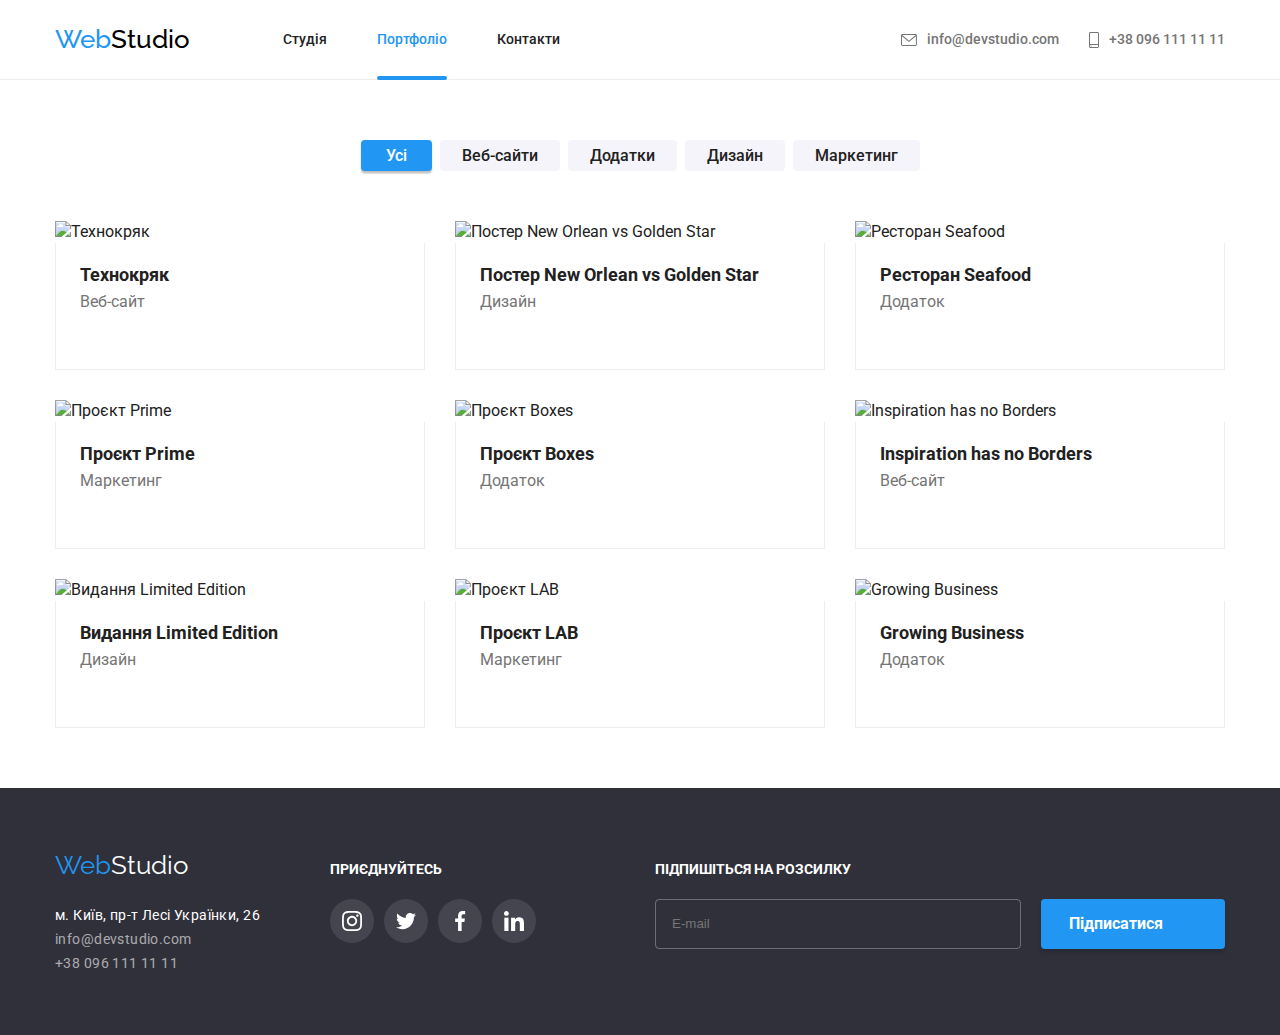
==== commit 1f9ad90e: "Add files via upload" ====
--- a/portfolio.html
+++ b/portfolio.html
@@ -15,14 +15,44 @@
 <body>
     <header class="page-header">
         <div class="page-header__container container">
-            <nav class="menu">
+            <nav class="navigation">
                 <a href="index.html" class="logo link logo__header"><span>Web</span>Studio</a>
-                <ul class="menu__list list">
+                <ul class="menu menu__list list">
                     <li class="menu__item"><a href="./index.html" class="menu__link link">Студія</a></li>
                     <li class="menu__item active"><a href="./portfolio.html" class="menu__link link">Портфоліо</a></li>
                     <li class="menu__item"><a href="" class="menu__link link">Контакти</a></li>
                 </ul>
             </nav>
+
+            <div class="mobile-menu js-menu-container">
+                <div class="mobile-menu__container">
+                    <button type="button" class="mobile-menu__close-btn js-close-menu">
+                        <svg class="mobile-menu__close-icon" width="18px" height="18px">
+                            <use href="./images/icons.svg#icon-close"></use>
+                        </svg>
+                    </button>
+                    <ul class="mobile-menu__list list">
+                        <li class="mobile-menu__list-item"><a href="./index.html" class="mobile-menu__link link">Студія</a></li>
+                        <li class="mobile-menu__list-item active"><a href="./portfolio.html" class="mobile-menu__link link">Портфоліо</a></li>
+                        <li class="mobile-menu__list-item"><a href="" class="mobile-menu__link link">Контакти</a></li>
+                    </ul>
+                    <div class="mobile-menu__contacts">
+                        <a href="tel:+380961111111" class="mobile-menu__phone link">+38 096 111 11 11</a>
+                        <a href="mailto:info@devstudio.com" class="mobile-menu__email link">info@devstudio.com</a>
+                        <ul class="mobile-menu__social-list list">
+                            <li class="mobile-menu__social-list-item"><a href="" class="mobile-menu__social-list-link link">Instagram</a></li>
+                            <li class="mobile-menu__social-list-item"><a href="" class="mobile-menu__social-list-link link">Twitter</a></li>
+                            <li class="mobile-menu__social-list-item"><a href="" class="mobile-menu__social-list-link link">Facebook</a></li>
+                            <li class="mobile-menu__social-list-item"><a href="" class="mobile-menu__social-list-link link">LinkedIn</a></li>
+                        </ul>
+                    </div>
+                </div>
+            </div>
+            <button type="button" class="open-mobile-menu-btn js-open-menu">
+                <svg class="open-mobile-menu-btn__icon">
+                    <use href="./images/icons.svg#icon-burger"></use>
+                </svg>
+            </button>
 
             <div class="header-contacts">
                 <div>
@@ -46,8 +76,8 @@
     </header>
 
     <main>
-        <div class="container">
-            <section class="portfolio-filter">
+        <section class="portfolio-filter">
+            <div class="container">
                 <ul class="list portfolio-filter__list">
                     <li class="list-item"><button type="button" class="portfolio-filter__btn btn active">Усі</button></li>
                     <li class="list-item"><button type="button" class="portfolio-filter__btn btn">Веб-сайти</button></li>
@@ -59,7 +89,7 @@
                 <ul class="list portfolio-works">
                     <li class="portfolio-works__list-item work">
                         <div class="work__img-wrapper">
-                            <img src="./images/portfolio/img-portfolio-1.jpg" width="370" height="294" alt="Технокряк">
+                            <img class="work__img" src="./images/portfolio/img-portfolio-1.jpg" alt="Технокряк">
                             <p class="overlay">Ресурс пропонує комплексні пропозиції з різним рівнем функціоналу та сервісів. Все це дозволить відвідувачу отримати вичерпні відомості про компанію чи приватну особу.</p>
                         </div>
                         <div class="description">
@@ -69,7 +99,7 @@
                     </li>
                     <li class="portfolio-works__list-item work">
                         <div class="work__img-wrapper">
-                            <img src="./images/portfolio/img-portfolio-2.jpg" width="370" height="294" alt="Постер New Orlean vs Golden Star">
+                            <img class="work__img" src="./images/portfolio/img-portfolio-2.jpg" alt="Постер New Orlean vs Golden Star">
                             <p class="overlay">Ресурс пропонує комплексні пропозиції з різним рівнем функціоналу та сервісів. Все це дозволить відвідувачу отримати вичерпні відомості про компанію чи приватну особу.</p>
                         </div>
                         <div class="description">
@@ -79,7 +109,7 @@
                     </li>
                     <li class="portfolio-works__list-item work">
                         <div class="work__img-wrapper">
-                            <img src="./images/portfolio/img-portfolio-3.jpg" width="370" height="294" alt="Ресторан Seafood">
+                            <img class="work__img" src="./images/portfolio/img-portfolio-3.jpg" alt="Ресторан Seafood">
                             <p class="overlay">Ресурс пропонує комплексні пропозиції з різним рівнем функціоналу та сервісів. Все це дозволить відвідувачу отримати вичерпні відомості про компанію чи приватну особу.</p>
                         </div>
                         <div class="description">
@@ -89,7 +119,7 @@
                     </li>
                     <li class="portfolio-works__list-item work">
                         <div class="work__img-wrapper">
-                            <img src="./images/portfolio/img-portfolio-4.jpg" width="370" height="294" alt="Проєкт Prime">
+                            <img class="work__img" src="./images/portfolio/img-portfolio-4.jpg" alt="Проєкт Prime">
                             <p class="overlay">Ресурс пропонує комплексні пропозиції з різним рівнем функціоналу та сервісів. Все це дозволить відвідувачу отримати вичерпні відомості про компанію чи приватну особу.</p>
                         </div>
                         <div class="description">
@@ -99,7 +129,7 @@
                     </li>
                     <li class="portfolio-works__list-item work">
                         <div class="work__img-wrapper">
-                            <img src="./images/portfolio/img-portfolio-5.jpg" width="370" height="294" alt="Проєкт Boxes">
+                            <img class="work__img" src="./images/portfolio/img-portfolio-5.jpg" alt="Проєкт Boxes">
                             <p class="overlay">Ресурс пропонує комплексні пропозиції з різним рівнем функціоналу та сервісів. Все це дозволить відвідувачу отримати вичерпні відомості про компанію чи приватну особу.</p>
                         </div>
                         <div class="description">
@@ -109,7 +139,7 @@
                     </li>
                     <li class="portfolio-works__list-item work">
                         <div class="work__img-wrapper">
-                            <img src="./images/portfolio/img-portfolio-6.jpg" width="370" height="294" alt="Inspiration has no Borders">
+                            <img class="work__img" src="./images/portfolio/img-portfolio-6.jpg" alt="Inspiration has no Borders">
                             <p class="overlay">Ресурс пропонує комплексні пропозиції з різним рівнем функціоналу та сервісів. Все це дозволить відвідувачу отримати вичерпні відомості про компанію чи приватну особу.</p>
                         </div>
                         <div class="description">
@@ -119,7 +149,7 @@
                     </li>
                     <li class="portfolio-works__list-item work">
                         <div class="work__img-wrapper">
-                        <img src="./images/portfolio/img-portfolio-7.jpg" width="370" height="294" alt="Видання Limited Edition">
+                            <img class="work__img" src="./images/portfolio/img-portfolio-7.jpg" alt="Видання Limited Edition">
                             <p class="overlay">Ресурс пропонує комплексні пропозиції з різним рівнем функціоналу та сервісів. Все це дозволить відвідувачу отримати вичерпні відомості про компанію чи приватну особу.</p>
                         </div>
                         <div class="description">
@@ -129,7 +159,7 @@
                     </li>
                     <li class="portfolio-works__list-item work">
                         <div class="work__img-wrapper">
-                            <img src="./images/portfolio/img-portfolio-8.jpg" width="370" height="294" alt="Проєкт LAB">
+                            <img class="work__img" src="./images/portfolio/img-portfolio-8.jpg" alt="Проєкт LAB">
                             <p class="overlay">Ресурс пропонує комплексні пропозиції з різним рівнем функціоналу та сервісів. Все це дозволить відвідувачу отримати вичерпні відомості про компанію чи приватну особу.</p>
                         </div>
                         <div class="description">
@@ -139,7 +169,7 @@
                     </li>
                     <li class="portfolio-works__list-item work">
                         <div class="work__img-wrapper">
-                            <img src="./images/portfolio/img-portfolio-9.jpg" width="370" height="294" alt="Growing Business">
+                            <img class="work__img" src="./images/portfolio/img-portfolio-9.jpg" alt="Growing Business">
                             <p class="overlay">Ресурс пропонує комплексні пропозиції з різним рівнем функціоналу та сервісів.</p>
                         </div>
                         <div class="description">
@@ -148,44 +178,46 @@
                         </div>
                     </li>
                 </ul>
-            </section>
-        </div>
+            </div>
+        </section>
     </main>
 
     <footer class="page-footer">
         <div class="page-footer__container container">
-            <div>
-                <a href="index.html" class="logo logo__footer link"><span>Web</span>Studio</a>
-                <address>
-                    <a class="page-footer__location link" href="https://goo.gl/maps/9Kb8LhqhDLUC4mhZ8" target="_blank">м. Київ, пр-т Лесі Українки, 26</a><br>
-                    <a class='page-footer__email link' href="mailto:info@devstudio.com">info@devstudio.com</a><br>
-                    <a class='page-footer__phone link' href="tel:+380961111111">+38 096 111 11 11</a>
-                </address>
-            </div>
-            <div class="join">
-                <p class="join__p">приєднуйтесь</p>
-                <ul class="social-list-footer list">
-                    <li class="social-list-footer__item link">
-                        <svg lang='en' aria-label="instagram" class="social-list__icon">
-                            <use href="./images/icons.svg#icon-instagram-2"></use>
-                        </svg>
-                    </li>
-                    <li class="social-list-footer__item link">
-                        <svg lang='en' aria-label="twitter" class="social-list__icon">
-                            <use href="./images/icons.svg#icon-twitter-1"></use>
-                        </svg>
-                    </li>
-                    <li class="social-list-footer__item link">
-                        <svg lang='en' aria-label="facebook" class="social-list__icon">
-                            <use href="./images/icons.svg#icon-facebook-1"></use>
-                        </svg>
-                    </li>
-                    <li class="social-list-footer__item link">
-                        <svg lang='en' aria-label="linkedin" class="social-list__icon">
-                            <use href="./images/icons.svg#icon-linkedin-1"></use>
-                        </svg>
-                    </li>
-                </ul>
+            <div class="page-footer__address-and-join">
+                <div class="page-footer__logo-and-address">
+                    <a href="index.html" class="logo logo__footer link"><span>Web</span>Studio</a>
+                    <address>
+                        <a class="page-footer__location link" href="https://goo.gl/maps/9Kb8LhqhDLUC4mhZ8" target="_blank">м. Київ, пр-т Лесі Українки, 26</a><br>
+                        <a class='page-footer__email link' href="mailto:info@devstudio.com">info@devstudio.com</a><br>
+                        <a class='page-footer__phone link' href="tel:+380961111111">+38 096 111 11 11</a>
+                    </address>
+                </div>
+                <div class="join">
+                    <p class="join__p">приєднуйтесь</p>
+                    <ul class="social-list-footer list">
+                        <li class="social-list-footer__item link">
+                            <svg lang='en' aria-label="instagram" class="social-list__icon">
+                                <use href="./images/icons.svg#icon-instagram-2"></use>
+                            </svg>
+                        </li>
+                        <li class="social-list-footer__item link">
+                            <svg lang='en' aria-label="twitter" class="social-list__icon">
+                                <use href="./images/icons.svg#icon-twitter-1"></use>
+                            </svg>
+                        </li>
+                        <li class="social-list-footer__item link">
+                            <svg lang='en' aria-label="facebook" class="social-list__icon">
+                                <use href="./images/icons.svg#icon-facebook-1"></use>
+                            </svg>
+                        </li>
+                        <li class="social-list-footer__item link">
+                            <svg lang='en' aria-label="linkedin" class="social-list__icon">
+                                <use href="./images/icons.svg#icon-linkedin-1"></use>
+                            </svg>
+                        </li>
+                    </ul>
+                </div>
             </div>
             <div class="subscribe">
                 <p class="subscribe__p">Підпишіться на розсилку</p>
@@ -201,5 +233,7 @@
             </div>
         </div>
     </footer>
+
+    <script src="./js/mobile-menu.js"></script>
 </body>
 </html>--- a/css/main.min.css
+++ b/css/main.min.css
@@ -1 +1 @@
-:root{--primary-font: "Roboto", sans-serif;--secondary-font: "Raleway", sans-serif;--main-color: #2196F3;--color-white: #ffffff;--text-main-color: #212121;--text-secondary-color: #757575;--transition-dur-and-func: 250ms cubic-bezier(0.4, 0, 0.2, 1)}h1,h2,h3,h4,h5,h6,p{margin-top:0;margin-bottom:0}ul,ol{margin-top:0;margin-bottom:0;padding-left:0}button{cursor:pointer}img{display:block}.list{list-style:none;font-family:var(--primary-font)}.link{text-decoration:none;font-family:var(--primary-font);cursor:pointer}*{box-sizing:border-box}body{font-family:"Roboto",sans-serif;color:var(--text-main-color);line-height:1.36;max-width:1600px;margin:0 auto;padding:0 auto}h2.title{font-size:36px;text-align:center;color:var(--text-main-color);margin-bottom:50px}:hover,:focus{transition:border var(--transition-dur-and-func)}.container{width:1200px;margin-left:auto;margin-right:auto;padding-left:15px;padding-right:15px}.logo{font-family:"Raleway",sans-serif;font-size:26px;color:#000}.logo span{color:var(--main-color)}.logo__header{margin-right:93px}.logo__footer{color:var(--color-white);margin-bottom:20px}.logo__footer span{color:var(--main-color)}.btn{border:none;background-color:var(--main-color);font-family:inherit;border-radius:4px;color:var(--color-white);cursor:pointer;padding:0}.social-list{display:flex;justify-content:center;gap:10px}.social-list__item{width:44px;height:44px;border-radius:50%;transition:background-color var(--transition-dur-and-func)}.social-list__item:hover,.social-list__item:focus{background-color:var(--main-color)}.social-list__icon{width:20px;height:20px;margin:12px;fill:#afb1b8;transition:fill var(--transition-dur-and-func)}.social-list__item:hover .social-list__icon,.social-list__item:focus .social-list__icon{fill:var(--color-white)}.btn-order{width:216px;height:50px;font-size:16px;font-weight:500;transition:box-shadow var(--transition-dur-and-func),background var(--transition-dur-and-func)}.btn-order:hover,.btn-order:focus{box-shadow:0px 4px 4px 0px rgba(0,0,0,.1490196078);background:#188ce8}.backdrop{position:fixed;width:100%;height:100%;top:0;left:0;background:rgba(0,0,0,.2);z-index:100;opacity:1;visibility:visible;pointer-events:auto;transition:opacity var(--transition-dur-and-func)}.backdrop.is-hidden{opacity:0;visibility:hidden;pointer-events:none}.modal{position:absolute;width:528px;height:581px;background:var(--color-white);box-shadow:0px 1px 3px rgba(0,0,0,.12),0px 1px 1px rgba(0,0,0,.14),0px 2px 1px rgba(0,0,0,.2);border-radius:4px;top:50%;left:50%;transform:translate(-50%, -50%);padding:40px}.modal-close-btn{position:absolute;width:30px;height:30px;border-radius:50%;top:8px;right:8px;display:flex;justify-content:center;align-items:center;background:var(--color-white);border:1px solid rgba(0,0,0,.1)}.modal-close-icon{transition:fill var(--transition-dur-and-func)}.modal-close-btn:focus .modal-close-icon,.modal-close-btn:hover .modal-close-icon{fill:var(--main-color)}.modal-form{display:flex;flex-direction:column}.modal-form__title{font-weight:700;font-size:20px;text-align:center;margin-bottom:12px}.modal-form__field{margin-bottom:10px}.modal-form__input{width:100%;height:40px;border:1px solid rgba(33,33,33,.2);border-radius:4px;padding-left:42px}.modal-form__message{resize:none;width:100%;height:120px;border:1px solid rgba(33,33,33,.2);border-radius:4px;padding:12px 16px}.modal-form__message:focus{outline:none;border-color:var(--main-color)}.modal-form__icon-check{fill:none;border:1px solid #212121;border-radius:2px;margin-right:7px}.modal-form__checkbox{position:absolute;appearance:none}.modal-form__input-wrapper{position:relative}.modal-form__icon{position:absolute;top:50%;left:15px;transform:translateY(-50%)}.modal-form__input:focus+.modal-form__icon{fill:var(--main-color)}.modal-form__checkbox:focus+.modal-form__icon-check{outline:2px solid var(--main-color)}.modal-form__checkbox:checked+.modal-form__icon-check{fill:var(--color-white);border:none;background:var(--main-color);outline:none}.modal-form__field-description{font-weight:400;font-size:12px;color:var(--text-secondary-color);margin-bottom:4px}.modal-form__field-check{margin-bottom:30px;display:flex;align-items:center;align-self:center}.modal-form__input:focus{outline:none;border-color:var(--main-color)}.modal-form-button{font-weight:700;font-size:16px;color:var(--color-white);align-self:center;padding:10px 52px;background:var(--main-color);box-shadow:0px 4px 4px rgba(0,0,0,.15);transition:background var(--transition-dur-and-func)}.modal-form-button:hover,.modal-form-button:focus{background:#188ce8}.email-header,.phone-header{color:var(--text-secondary-color);transition:color var(--transition-dur-and-func)}.email-header:hover,.email-header:focus,.phone-header:hover,.phone-header:focus{color:var(--main-color)}.contacts-header-link{display:flex;align-items:center;gap:10px}.contacts-img-header{fill:var(--text-secondary-color);transition:fill var(--transition-dur-and-func)}.email-header:hover .contacts-img-header,.email-header:focus .contacts-img-header,.phone-header:hover .contacts-img-header,.phone-header:focus .contacts-img-header{fill:var(--main-color)}.header-contacts{display:flex;gap:30px}.page-header{font-size:14px;font-weight:500;border-bottom:1px solid #ececec}.page-header__container{height:80px;display:flex;justify-content:space-between;align-items:center}.menu{display:flex;justify-content:space-between;align-items:center;height:100%}.menu__list{display:flex;gap:50px}.menu__link{color:var(--text-main-color);transition:color var(--transition-dur-and-func);position:relative;padding-top:32px;padding-bottom:32px}.menu__link:hover,.menu__link:focus{color:var(--main-color)}.menu__link::after,.menu__link::after{position:absolute;display:block;content:"";height:4px;width:100%;border-radius:2px;transition:background-color var(--transition-dur-and-func);bottom:-1px}.active .menu__link::after,.menu__link:hover::after,.menu__link:focus::after{background-color:var(--main-color)}.active .link{color:var(--main-color)}.page-footer{padding-top:60px;padding-bottom:60px;background:#2f303a}.page-footer__container{display:flex;align-items:baseline;gap:70px}.page-footer address{margin-top:20px}.page-footer__location{font-style:normal;font-weight:400;font-size:14px;line-height:24px;letter-spacing:.03em;color:var(--color-white);transition:color var(--transition-dur-and-func)}.page-footer__email,.page-footer__phone{font-style:normal;font-weight:400;font-size:14px;line-height:24px;letter-spacing:.03em;color:rgba(255,255,255,.6);transition:color var(--transition-dur-and-func)}.page-footer__location:focus,.page-footer__location:hover,.page-footer__email:hover,.page-footer__email:focus,.page-footer__phone:hover,.page-footer__phone:focus{color:var(--main-color)}.join__p{text-transform:uppercase;font-size:14px;font-weight:700;color:var(--color-white);margin-bottom:20px}.social-list-footer{display:flex;gap:10px}.social-list-footer__item{background:rgba(255,255,255,.1);width:44px;height:44px;border-radius:50%;transition:background-color var(--transition-dur-and-func)}.social-list-footer__item:hover,.social-list-footer__item:focus{background:var(--main-color)}.social-list-footer__item .social-list__icon{fill:var(--color-white)}.subscribe__p{font-weight:700;font-size:14px;text-transform:uppercase;color:var(--color-white);margin-bottom:20px}.subscribe__form{display:flex;gap:20px}.subscribe__email-input{width:358px;height:50px;border:1px solid rgba(255,255,255,.3);border-radius:4px;background:inherit;padding-left:16px;color:var(--color-white);outline:none}.subscribe__email-input:focus{border:2px solid var(--main-color)}.subscribe__btn{font-weight:700;font-size:16px;display:flex;justify-content:center;align-items:center;gap:10px;width:200px;height:50px;box-shadow:0px 4px 4px rgba(0,0,0,.15);transition:background var(--transition-dur-and-func)}.subscribe__btn:hover,.subscribe__btn:focus{background:#188ce8}.subscribe__icon{fill:var(--color-white)}.hero{background-color:#c4c4c4;background-image:linear-gradient(rgba(47, 48, 58, 0.4), rgba(47, 48, 58, 0.4)),url(../images/hero-bg.jpg);background-size:cover;height:600px;display:flex;flex-direction:column;justify-content:center;align-items:center}.hero__title{color:var(--color-white);text-align:center;font-size:44px;font-weight:900;height:120px;line-height:60px;margin-bottom:30px;text-transform:uppercase}.advantages{padding-top:94px;padding-bottom:94px}.advantages__title{font-weight:700;font-size:14px;text-transform:uppercase;color:var(--text-main-color);margin-bottom:10px}.advantages__description{font-weight:400;font-size:14px;line-height:1.7;letter-spacing:.03em;color:var(--text-secondary-color)}.advantages__list{display:flex;justify-content:space-between}.advantages__box{background-color:#f5f4fa;width:270px;height:120px;margin-bottom:30px;border-radius:4px}.advantages__img{width:70px;height:70px;margin:20px 100px}.advantages__list .list-item{width:calc((100% - 90px)/4)}.what-we-doing{padding-bottom:94px}.what-we-doing__list{display:flex;gap:30px;justify-content:space-between}.what-we-doing__list-item{position:relative;width:calc((100% - 60px)/3)}.what-we-doing__img{width:100%;height:294px}.what-we-doing__description{position:absolute;font-weight:700;font-size:14px;text-align:center;text-transform:uppercase;color:var(--color-white);width:100%;padding-top:27px;padding-bottom:27px;background:rgba(47,48,58,.8);bottom:0px}.our-team{background:#f5f4fa;padding-top:94px;padding-bottom:94px}.our-team__list .list-item{width:calc((100% - 90px)/4);background:var(--color-white);box-shadow:0px 1px 3px rgba(0,0,0,.12),0px 1px 1px rgba(0,0,0,.14),0px 2px 1px rgba(0,0,0,.2);border-radius:0px 0px 4px 4px}.our-team__list{display:flex;justify-content:space-between}.employer{padding-top:30px;padding-bottom:30px}.employer__name{font-weight:500;font-size:16px;text-align:center;letter-spacing:.03em;color:var(--text-main-color);margin-bottom:10px}.employer__description{font-weight:400;font-size:16px;text-align:center;letter-spacing:.03em;color:var(--text-secondary-color);margin-bottom:16px}.clients{padding-top:94px;padding-bottom:94px}.clients__list{display:flex;justify-content:space-between;gap:30px}.clients__list-item{width:170px;border:1px solid #afb1b8;border-radius:4px;transition:border-color var(--transition-dur-and-func)}.clients__list-item:hover,.clients__list-item:focus{border-color:var(--main-color)}.client-icon{width:106px;height:60px;fill:#afb1b8;margin:16px 32px;transition:fill var(--transition-dur-and-func)}.clients__list-item:hover .client-icon,.clients__list-item:focus .client-icon{fill:var(--main-color)}.portfolio-filter{padding:94px 0}.portfolio-filter__list{margin-bottom:50px;display:flex;justify-content:center;gap:8px}.portfolio-filter__btn{background:#f5f4fa;font-weight:500;font-size:16px;color:var(--text-main-color);padding:6px 22px;transition:color var(--transition-dur-and-func),background var(--transition-dur-and-func)}.portfolio-filter__list .active,.portfolio-filter__btn:hover,.portfolio-filter__btn:focus{font-weight:500;font-size:16px;text-align:center;color:var(--color-white);background:var(--main-color);box-shadow:0px 3px 1px rgba(0,0,0,.1),0px 1px 2px rgba(0,0,0,.08),0px 2px 2px rgba(0,0,0,.12)}.work__title{font-weight:700;font-size:18px;color:var(--text-main-color);margin-bottom:4px;margin-left:24px}.work__description{font-weight:400;font-size:16px;color:var(--text-secondary-color);margin-bottom:20px;margin-left:24px}.work__img-wrapper{position:relative;overflow:hidden}.portfolio-works{display:flex;justify-content:space-between;flex-wrap:wrap;gap:30px}.portfolio-works__list-item{width:calc((100% - 60px)/3);transition:box-shadow var(--transition-dur-and-func)}.portfolio-works__list-item:hover{box-shadow:0px 1px 1px rgba(0,0,0,.12),0px 4px 4px rgba(0,0,0,.06),1px 4px 6px rgba(0,0,0,.16);cursor:pointer}.portfolio-works .description{padding-top:20px;border-left:1px solid #eee;border-right:1px solid #eee;border-bottom:1px solid #eee}.overlay{font-weight:400;font-size:18px;line-height:1.55;color:var(--color-white);background:rgba(33,150,243,.9);position:absolute;top:0;left:0;width:100%;height:100%;box-sizing:border-box;padding:24px;overflow:auto;display:flex;align-items:center;transform:translateY(100%);transition:transform var(--transition-dur-and-func)}.portfolio-works__list-item:hover .overlay,.portfolio-works__list-item:focus .overlay{transform:translateY(0%)}/*# sourceMappingURL=main.min.css.map */+:root{--primary-font: "Roboto", sans-serif;--secondary-font: "Raleway", sans-serif;--main-color: #2196F3;--color-white: #ffffff;--text-main-color: #212121;--text-secondary-color: #757575;--transition-dur-and-func: 250ms cubic-bezier(0.4, 0, 0.2, 1)}h1,h2,h3,h4,h5,h6,p{margin-top:0;margin-bottom:0}ul,ol{margin-top:0;margin-bottom:0;padding-left:0}button{cursor:pointer}img{display:block}.list{list-style:none;font-family:var(--primary-font)}.link{text-decoration:none;font-family:var(--primary-font);cursor:pointer}*{box-sizing:border-box}body{font-family:var(--primary-font);color:var(--text-main-color);line-height:1.36;max-width:1600px;margin:0 auto;padding:0 auto}h2.title{font-weight:700;text-align:center;color:var(--text-main-color)}:hover,:focus{transition:border var(--transition-dur-and-func)}.container{width:100%;padding-left:15px;padding-right:15px}@media screen and (min-width: 480px){.container{width:480px;margin-left:auto;margin-right:auto}}@media screen and (min-width: 768px){.container{width:768px}}@media screen and (min-width: 1200px){.container{width:1200px}}.logo{font-family:var(--secondary-font);font-size:26px;color:#000}.logo span{color:var(--main-color)}.logo__footer{color:var(--color-white);margin-bottom:20px}.logo__footer span{color:var(--main-color)}.btn{border:none;background-color:var(--main-color);font-family:inherit;border-radius:4px;color:var(--color-white);cursor:pointer;padding:0}.mobile-menu{position:fixed;width:100%;height:100%;z-index:100;top:0;left:0;background-color:#fff;opacity:0;visibility:hidden;pointer-events:none;transition:opacity var(--transition-dur-and-func),visibility var(--transition-dur-and-func)}.mobile-menu.is-open{opacity:1;visibility:visible;pointer-events:auto}.mobile-menu__container{width:450px;height:100%;padding:48px;padding-left:40px;margin:0 auto;display:flex;flex-direction:column;justify-content:space-between;overflow:scroll}.mobile-menu__contacts{display:flex;flex-direction:column}.mobile-menu__phone{color:var(--main-color);font-size:34px;font-weight:500}.mobile-menu__email{margin:32px 0 64px;color:var(--text-secondary-color);font-size:24px;font-weight:500}.mobile-menu__social-list{display:flex}.mobile-menu__social-list-link{color:var(--main-color)}.mobile-menu__social-list-item:not(:last-child){border-right:1px solid rgba(33,33,33,.2);padding-right:10px;margin-right:10px}.mobile-menu__close-btn{position:absolute;width:40px;height:40px;top:10px;right:10px;display:flex;justify-content:center;align-items:center;background:rgba(0,0,0,0);border:0;z-index:150}.mobile-menu__close-icon{transition:fill var(--transition-dur-and-func);width:40px;height:40px}.mobile-menu__link{color:var(--text-main-color)}.active .mobile-menu__link{color:var(--main-color)}.mobile-menu__list-item:not(:last-child){margin-bottom:32px}.mobile-menu__list-item{font-size:40px;font-weight:500}.mobile-menu__close-btn:focus .mobile-menu__close-icon,.mobile-menu__close-btn:hover .mobile-menu__close-icon,.mobile-menu__btn:focus .mobile-menu__close-icon,.mobile-menu__btn:hover .mobile-menu__close-icon{fill:var(--main-color)}.mobile-menu__list-item:focus .mobile-menu__link,.mobile-menu__list-item:hover .mobile-menu__link{color:var(--main-color)}.social-list{display:flex;justify-content:center;gap:10px}.social-list__item{width:44px;height:44px;border-radius:50%;transition:background-color var(--transition-dur-and-func)}.social-list__item:hover,.social-list__item:focus{background-color:var(--main-color)}.social-list__icon{width:20px;height:20px;margin:12px;fill:#afb1b8;transition:fill var(--transition-dur-and-func)}.social-list__item:hover .social-list__icon,.social-list__item:focus .social-list__icon{fill:var(--color-white)}.btn-order{width:216px;height:50px;font-size:16px;font-weight:700;transition:box-shadow var(--transition-dur-and-func),background var(--transition-dur-and-func)}.btn-order:hover,.btn-order:focus{box-shadow:0px 4px 4px 0px rgba(0,0,0,.1490196078);background:#188ce8}.backdrop{position:fixed;width:100%;height:100%;top:0;left:0;background:rgba(0,0,0,.2);z-index:100;opacity:1;visibility:visible;pointer-events:auto;transition:opacity var(--transition-dur-and-func)}.backdrop.is-hidden{opacity:0;visibility:hidden;pointer-events:none}.modal{position:absolute;background:var(--color-white);box-shadow:0px 1px 3px rgba(0,0,0,.12),0px 1px 1px rgba(0,0,0,.14),0px 2px 1px rgba(0,0,0,.2);border-radius:4px;top:50%;left:50%;transform:translate(-50%, -50%);padding:40px}.modal-close-btn{position:absolute;width:30px;height:30px;border-radius:50%;top:8px;right:8px;display:flex;justify-content:center;align-items:center;background:var(--color-white);border:1px solid rgba(0,0,0,.1)}.modal-close-icon{transition:fill var(--transition-dur-and-func)}.modal-close-btn:focus .modal-close-icon,.modal-close-btn:hover .modal-close-icon{fill:var(--main-color)}@media screen and (max-width: 767px){.modal{width:100%;max-height:100%;overflow:scroll}}@media screen and (min-width: 768px){.modal{width:450px;max-height:100%;overflow:scroll}}@media screen and (min-width: 1200px){.modal{width:528px}}.modal-form{display:flex;flex-direction:column}.modal-form__title{font-size:20px;font-weight:700;text-align:center;margin-bottom:12px}.modal-form__field{margin-bottom:10px}.modal-form__input{width:100%;height:40px;border:1px solid rgba(33,33,33,.2);border-radius:4px;padding-left:42px}.modal-form__message{resize:none;width:100%;height:120px;border:1px solid rgba(33,33,33,.2);border-radius:4px;padding:12px 16px}.modal-form__message:focus{outline:none;border-color:var(--main-color)}.modal-form__icon-check{fill:none;border:1px solid #212121;border-radius:2px;margin-right:7px}.modal-form__checkbox{position:absolute;appearance:none}.modal-form__input-wrapper{position:relative}.modal-form__icon{position:absolute;top:50%;left:15px;transform:translateY(-50%)}.modal-form__input:focus+.modal-form__icon{fill:var(--main-color)}.modal-form__checkbox:focus+.modal-form__icon-check{outline:2px solid var(--main-color)}.modal-form__checkbox:checked+.modal-form__icon-check{fill:var(--color-white);border:none;background:var(--main-color);outline:none}.modal-form__field-description{font-size:12px;font-weight:400;color:var(--text-secondary-color);margin-bottom:4px}.modal-form__field-check{font-size:12px;margin-bottom:30px;display:flex;align-items:center;align-self:center}.modal-form__input:focus{outline:none;border-color:var(--main-color)}@media screen and (min-width: 1200px){.modal-form__field-check{font-size:14px}}.modal-form-button{font-size:16px;font-weight:700;color:var(--color-white);align-self:center;padding:10px 52px;background:var(--main-color);box-shadow:0px 4px 4px rgba(0,0,0,.15);transition:background var(--transition-dur-and-func)}.modal-form-button:hover,.modal-form-button:focus{background:#188ce8}.email-header,.phone-header{color:var(--text-secondary-color);transition:color var(--transition-dur-and-func)}.email-header:hover,.email-header:focus,.phone-header:hover,.phone-header:focus{color:var(--main-color)}.contacts-header-link{display:flex;align-items:center;gap:10px}.contacts-img-header{fill:var(--text-secondary-color);transition:fill var(--transition-dur-and-func)}.email-header:hover .contacts-img-header,.email-header:focus .contacts-img-header,.phone-header:hover .contacts-img-header,.phone-header:focus .contacts-img-header{fill:var(--main-color)}.header-contacts{display:flex;gap:30px}.page-header{padding-top:16px;padding-bottom:16px;font-size:14px;font-weight:500;border-bottom:1px solid #ececec}.page-header__container{display:flex;justify-content:space-between;align-items:center}.navigation{display:flex;align-items:center}.menu{display:flex;gap:50px}.menu__list{display:flex;gap:50px}.menu__link{color:var(--text-main-color);transition:color var(--transition-dur-and-func);position:relative;padding-top:32px;padding-bottom:32px}.menu__link:hover,.menu__link:focus{color:var(--main-color)}.menu__link::after,.menu__link::after{position:absolute;display:block;content:"";height:4px;width:100%;border-radius:2px;transition:background-color var(--transition-dur-and-func);bottom:-1px}.active .menu__link::after,.menu__link:hover::after,.menu__link:focus::after{background-color:var(--main-color)}@media screen and (max-width: 767px){.page-header{padding:10px}.menu{display:none}.header-contacts{display:none}.open-mobile-menu-btn{background-color:rgba(0,0,0,0);border:none;padding:0px;width:40px;height:40px}.open-mobile-menu-btn__icon{width:40px;height:40px}.logo{font-size:24px}}@media screen and (min-width: 768px){.navigation{display:flex;align-items:center;gap:88px;height:100%}.header-contacts{display:flex;flex-direction:column;gap:10px}.open-mobile-menu-btn{display:none}.active .link{color:var(--main-color)}}@media screen and (min-width: 1200px){.page-header{display:flex;height:80px}.header-contacts{flex-direction:row;gap:30px;align-items:center}.logo{font-size:26px}.navigation{gap:93px}}.page-footer{padding-top:60px;padding-bottom:60px;background:#2f303a}.page-footer__container{display:flex}.page-footer address{margin-top:20px}.page-footer__location{font-style:normal;font-size:14px;font-weight:400;line-height:24px;letter-spacing:.03em;color:var(--color-white);transition:color var(--transition-dur-and-func)}.page-footer__email,.page-footer__phone{font-style:normal;font-size:14px;font-weight:400;line-height:24px;letter-spacing:.03em;color:rgba(255,255,255,.6);transition:color var(--transition-dur-and-func)}.page-footer__location:focus,.page-footer__location:hover,.page-footer__email:hover,.page-footer__email:focus,.page-footer__phone:hover,.page-footer__phone:focus{color:var(--main-color)}.join__p{text-transform:uppercase;font-size:14px;font-weight:700;color:var(--color-white);margin-bottom:20px}.social-list-footer{display:flex;gap:10px}.social-list-footer__item{background:rgba(255,255,255,.1);width:44px;height:44px;border-radius:50%;transition:background-color var(--transition-dur-and-func)}.social-list-footer__item:hover,.social-list-footer__item:focus{background:var(--main-color)}.social-list-footer__item .social-list__icon{fill:var(--color-white)}.subscribe__p{font-size:14px;font-weight:700;text-transform:uppercase;color:var(--color-white);margin-bottom:20px}.subscribe__form{display:flex;flex-direction:column;gap:20px}.subscribe__email-input{height:50px;border:1px solid rgba(255,255,255,.3);border-radius:4px;background:inherit;padding-left:16px;color:var(--color-white);outline:none}.subscribe__email-input:focus{border:2px solid var(--main-color)}.subscribe__btn{font-size:16px;font-weight:700;display:flex;justify-content:center;align-items:center;gap:10px;width:200px;height:50px;box-shadow:0px 4px 4px rgba(0,0,0,.15);transition:background var(--transition-dur-and-func)}.subscribe__btn:hover,.subscribe__btn:focus{background:#188ce8}.subscribe__icon{fill:var(--color-white)}@media screen and (max-width: 767px){.page-footer__container{flex-direction:column;flex-wrap:wrap;align-items:center;text-align:center}.page-footer address{margin-bottom:60px}.social-list-footer{margin-bottom:60px}.subscribe{width:100%}.subscribe__btn{align-self:center}}@media screen and (min-width: 768px)and (max-width: 1199px){.page-footer__container{display:block}.page-footer__address-and-join{display:flex;justify-content:space-between}.page-footer__logo-and-address{text-align:center}.page-footer .join{display:flex;flex-direction:column;align-items:center}.subscribe{display:block;width:450px;margin:60px auto;text-align:center}.subscribe__btn{margin:0 auto}}@media screen and (min-width: 1200px){.page-footer__container{align-items:baseline;justify-content:space-between}.page-footer__address-and-join{display:flex;align-items:baseline;gap:70px}.subscribe__form{flex-direction:row;width:570px}.subscribe__email-input{width:100%}.subscribe__btn{padding:10px 28px}}.hero{background-color:#c4c4c4;background-size:cover;display:flex;flex-direction:column;justify-content:center;align-items:center}.hero__title{color:var(--color-white);text-align:center;text-transform:uppercase}@media screen and (max-width: 767px){.hero{background-image:linear-gradient(rgba(47, 48, 58, 0.4), rgba(47, 48, 58, 0.4)),url("../images/mobile/hero-bg-mobile.jpg");height:400px}}@media screen and (max-width: 767px)and (min-device-pixel-ratio: 2),screen and (max-width: 767px)and (min-resolution: 192dpi),screen and (max-width: 767px)and (min-resolution: 2dppx){.hero{background-image:linear-gradient(rgba(47, 48, 58, 0.4), rgba(47, 48, 58, 0.4)),url("../images/mobile/hero-bg-mobile@2x.jpg")}}@media screen and (max-width: 767px){.hero__title{font-size:26px;font-weight:900;line-height:42px;margin-bottom:30px}}@media screen and (max-width: 767px){.btn-order{width:200px}}@media screen and (min-width: 768px){.hero{background-image:linear-gradient(rgba(47, 48, 58, 0.4), rgba(47, 48, 58, 0.4)),url("../images/tablet/hero-bg-tablet.jpg");height:400px}}@media screen and (min-width: 768px)and (min-device-pixel-ratio: 2),screen and (min-width: 768px)and (min-resolution: 192dpi),screen and (min-width: 768px)and (min-resolution: 2dppx){.hero{background-image:linear-gradient(rgba(47, 48, 58, 0.4), rgba(47, 48, 58, 0.4)),url("../images/tablet/hero-bg-tablet@2x.jpg")}}@media screen and (min-width: 768px){.hero__title{font-size:26px;font-weight:900;line-height:42px;margin-bottom:30px}}@media screen and (min-width: 768px){.btn-order{width:200px}}@media screen and (min-width: 1200px){.hero{background-image:linear-gradient(rgba(47, 48, 58, 0.4), rgba(47, 48, 58, 0.4)),url("../images/desktop/hero-bg.jpg");height:600px}}@media screen and (min-width: 1200px)and (min-device-pixel-ratio: 2),screen and (min-width: 1200px)and (min-resolution: 192dpi),screen and (min-width: 1200px)and (min-resolution: 2dppx){.hero{background-image:linear-gradient(rgba(47, 48, 58, 0.4), rgba(47, 48, 58, 0.4)),url("../images/desktop/hero-bg@2x.jpg")}}@media screen and (min-width: 1200px){.hero__title{font-size:44px;font-weight:900;line-height:60px;margin-bottom:30px}}@media screen and (min-width: 1200px){.btn-order{width:216px}}.advantages__title{font-size:14px;font-weight:700;text-transform:uppercase;color:var(--text-main-color);margin-bottom:10px}.advantages__description{font-size:14px;font-weight:400;line-height:1.7;letter-spacing:.03em;color:var(--text-secondary-color)}.advantages__list{display:flex;gap:30px}.advantages__img{width:70px;height:70px}.advantages__box{background-color:#f5f4fa;margin-bottom:30px;border-radius:4px}@media screen and (max-width: 767px){.advantages{padding-top:60px;padding-bottom:60px;width:100%}.advantages__list{flex-direction:column}.advantages__title{text-align:center}.advantages__box{display:flex;justify-content:center}.advantages__img{margin-top:25px;margin-bottom:25px}}@media screen and (min-width: 768px){.advantages{padding-top:60px;padding-bottom:60px}.advantages__list{flex-wrap:wrap}.advantages__list .list-item{width:calc((100% - 30px)/2)}.advantages__img{margin:25px 142px}}@media screen and (min-width: 1200px){.advantages{padding-top:94px;padding-bottom:94px}.advantages__list{justify-content:space-between}.advantages__img{margin:20px 100px}.advantages__list .list-item{width:calc((100% - 90px)/4)}}@media screen and (max-width: 1199px){.what-we-doing{display:none}}@media screen and (min-width: 1200px){.what-we-doing{padding-bottom:94px}.what-we-doing__list{display:flex;gap:30px;justify-content:space-between}.what-we-doing__list-item{position:relative;width:calc((100% - 60px)/3)}.what-we-doing__img{width:100%;height:294px}.what-we-doing__description{position:absolute;font-size:14px;font-weight:700;text-align:center;text-transform:uppercase;color:var(--color-white);width:100%;padding-top:27px;padding-bottom:27px;background:rgba(47,48,58,.8);bottom:0px}}.our-team{background:#f5f4fa}.our-team__list .list-item{background:var(--color-white);box-shadow:0px 1px 3px rgba(0,0,0,.12),0px 1px 1px rgba(0,0,0,.14),0px 2px 1px rgba(0,0,0,.2);border-radius:0px 0px 4px 4px}.our-team__list{display:flex;gap:30px}h2.title{font-size:28px;margin-bottom:30px}.employer{padding-top:30px;padding-bottom:24px}.employer__name{font-size:16px;font-weight:500;text-align:center;letter-spacing:.03em;color:var(--text-main-color);margin-bottom:10px}.employer__description{font-size:16px;font-weight:400;text-align:center;letter-spacing:.03em;color:var(--text-secondary-color);margin-bottom:16px}.our-team{background:#f5f4fa;padding-top:60px;padding-bottom:60px}.employer-img{width:100%}@media screen and (max-width: 767px){.our-team__list{flex-direction:column}}@media screen and (min-width: 768px){.our-team__list .list-item{width:calc((100% - 30px)/2)}.our-team__list{flex-wrap:wrap}}@media screen and (min-width: 1200px){h2.title{font-size:36px;margin-bottom:50px}.our-team{background:#f5f4fa;padding-top:94px;padding-bottom:94px}.our-team__list .list-item{width:calc((100% - 90px)/4)}.our-team__list{justify-content:space-between}}.clients{padding-top:60px;padding-bottom:60px}.clients__list{display:flex;gap:30px}.clients__list-item{border:1px solid #afb1b8;border-radius:4px;transition:border-color var(--transition-dur-and-func)}.clients__list-item:hover,.clients__list-item:focus{border-color:var(--main-color)}.client-icon{width:106px;height:60px;fill:#afb1b8;transition:fill var(--transition-dur-and-func)}.clients__list-item:hover .client-icon,.clients__list-item:focus .client-icon{fill:var(--main-color)}@media screen and (max-width: 767px){.clients__list{flex-wrap:wrap}.clients__list-item{display:flex;justify-content:center;width:calc((100% - 30px)/2)}.client-icon{margin:16px}}@media screen and (min-width: 768px){.clients__list{flex-wrap:wrap}.clients__list-item{width:calc((100% - 60px)/3)}.client-icon{margin:16px 60px}}@media screen and (min-width: 1200px){.clients{padding-top:94px;padding-bottom:94px}.clients__list{justify-content:space-between}.clients__list-item{width:calc((100% - 150px)/6)}.client-icon{margin:16px 32px}}.portfolio-filter{padding:60px 0}.portfolio-filter__list{display:flex;justify-content:center;gap:8px}.portfolio-filter__btn{background:#f5f4fa;font-size:16px;font-weight:500;color:var(--text-main-color);padding:6px 22px;transition:color var(--transition-dur-and-func),background var(--transition-dur-and-func)}.portfolio-filter__list .active,.portfolio-filter__btn:hover,.portfolio-filter__btn:focus{font-size:16px;font-weight:500;text-align:center;color:var(--color-white);background:var(--main-color);padding-left:25px;padding-right:25px;box-shadow:0px 3px 1px rgba(0,0,0,.1),0px 1px 2px rgba(0,0,0,.08),0px 2px 2px rgba(0,0,0,.12)}.work__title{font-size:18px;font-weight:700;color:var(--text-main-color);margin-bottom:4px;margin-left:24px}.work__description{font-size:16px;font-weight:400;color:var(--text-secondary-color);margin-bottom:20px;margin-left:24px}.work__img-wrapper{position:relative;overflow:hidden}.portfolio-works{display:flex;justify-content:space-between;flex-wrap:wrap;gap:30px}.portfolio-works__list-item{transition:box-shadow var(--transition-dur-and-func)}.portfolio-works__list-item:hover{box-shadow:0px 1px 1px rgba(0,0,0,.12),0px 4px 4px rgba(0,0,0,.06),1px 4px 6px rgba(0,0,0,.16);cursor:pointer}.portfolio-works .description{padding-top:20px;border-left:1px solid #eee;border-right:1px solid #eee;border-bottom:1px solid #eee}.overlay{font-size:18px;font-weight:400;line-height:1.55;color:var(--color-white);background:rgba(33,150,243,.9);position:absolute;top:0;left:0;width:100%;height:100%;box-sizing:border-box;padding:24px;overflow:auto;display:flex;align-items:center;transform:translateY(100%);transition:transform var(--transition-dur-and-func)}.portfolio-works__list-item:hover .overlay,.portfolio-works__list-item:focus .overlay{transform:translateY(0%)}@media screen and (max-width: 767px){.portfolio-works__list-item{width:100%}.work__img{margin:0 auto}.portfolio-filter__list{width:100%;display:flex;column-gap:15px;flex-wrap:wrap;justify-content:flex-start;margin-bottom:40px}}@media screen and (min-width: 768px){.portfolio-works__list-item{width:calc((100% - 30px)/2)}.portfolio-filter__list{margin-bottom:30px}.work__description{margin-bottom:56px}}@media screen and (min-width: 1200px){.portfolio-works__list-item{width:calc((100% - 60px)/3)}.portfolio-filter__list{margin-bottom:50px}}/*# sourceMappingURL=main.min.css.map */